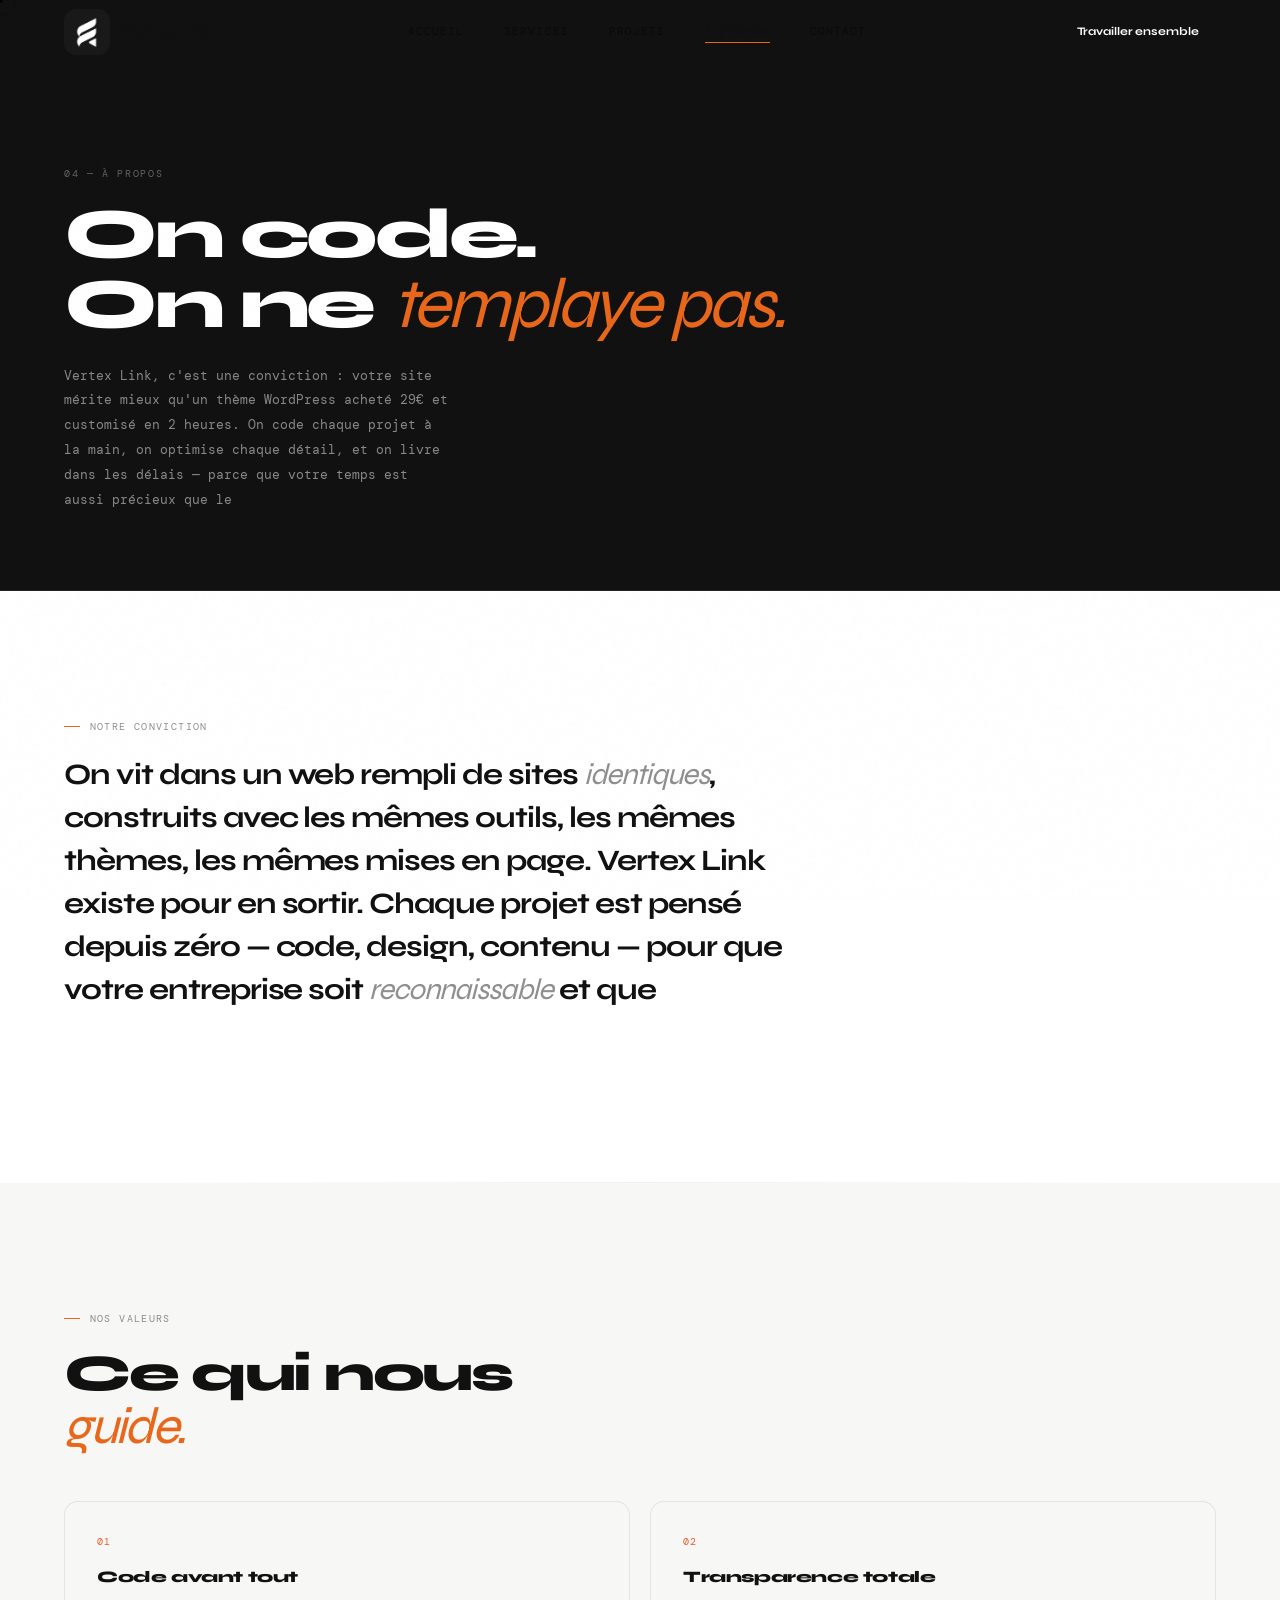
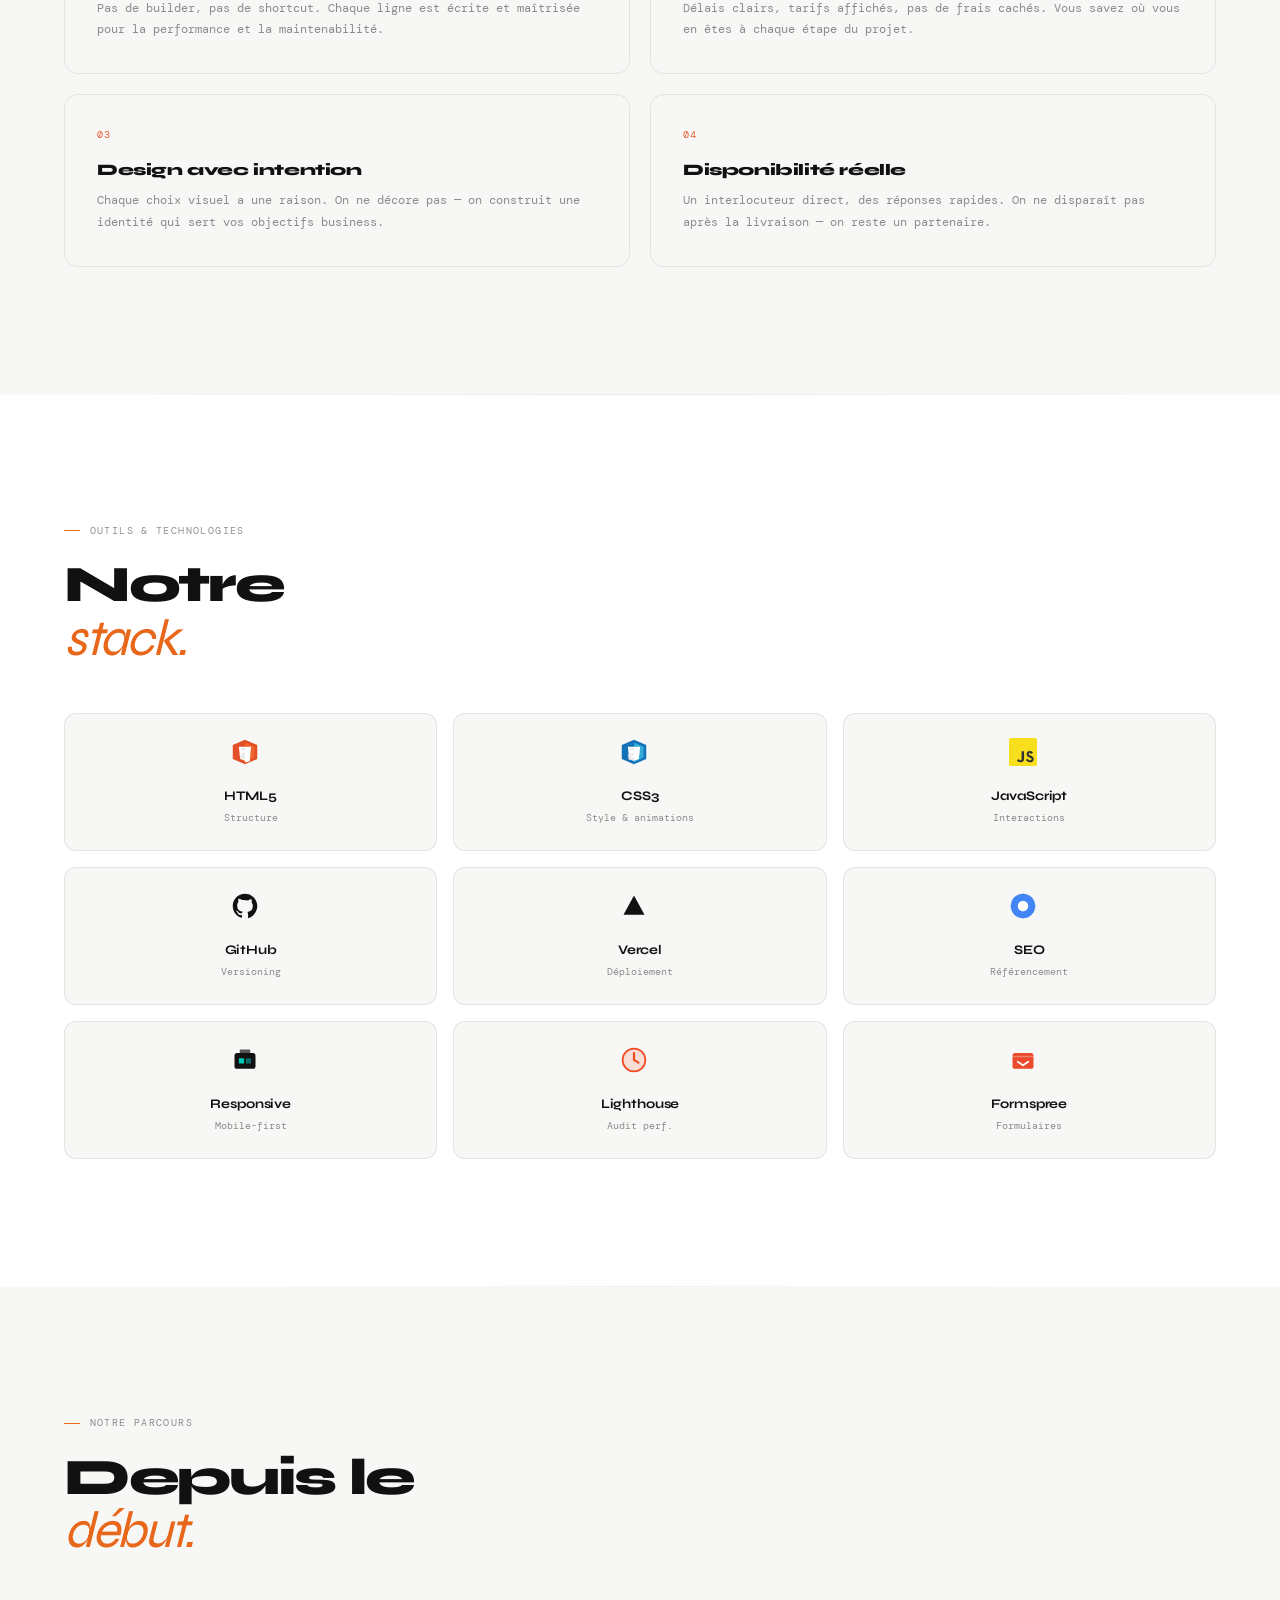
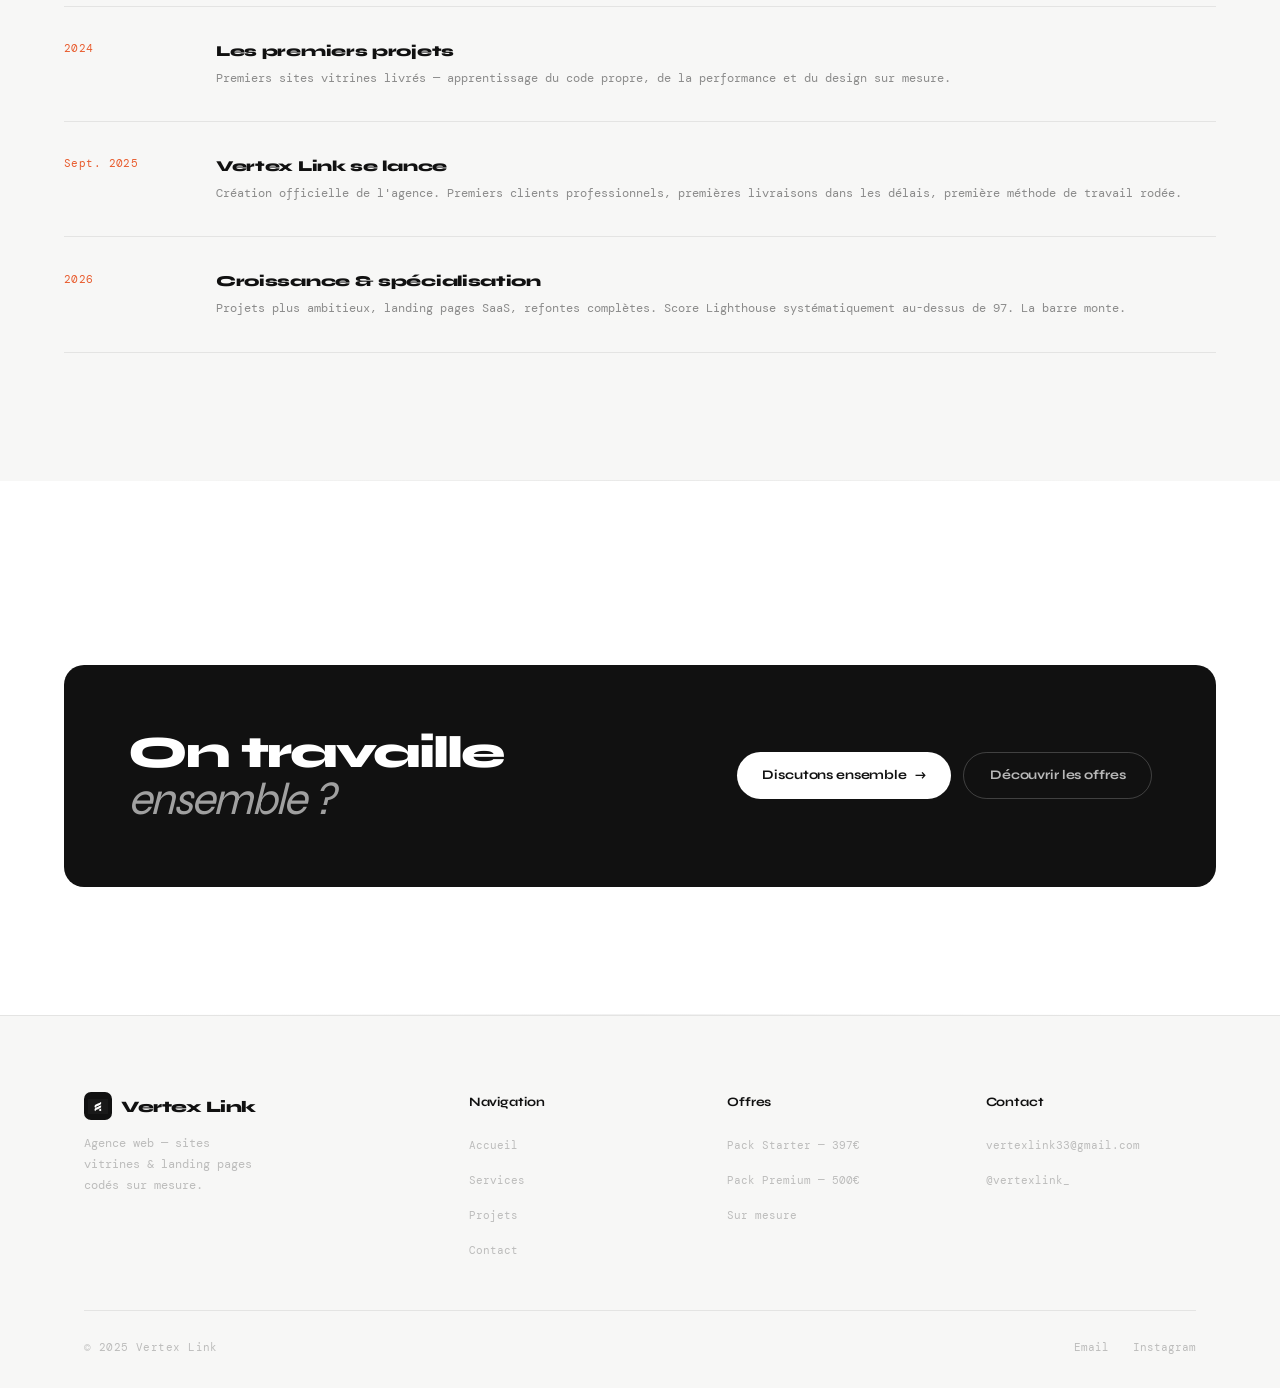
==== a-propos.html @ 4e8ff631 "Add files via upload" ====
<!DOCTYPE html>
<html lang="fr">
<head>
<meta charset="UTF-8">
<meta property="og:type" content="website">
<meta property="og:title" content="À propos — Vertex Link">
<meta property="og:description" content="Agence web fondée en 2025, spécialisée dans le code sur-mesure sans template.">
<meta property="og:site_name" content="Vertex Link">
<meta name="twitter:card" content="summary">
<meta name="twitter:title" content="À propos — Vertex Link">
<link rel="icon" type="image/png" href="logo.png">
<meta name="viewport" content="width=device-width,initial-scale=1.0">
<meta name="description" content="À propos de Vertex Link — Agence web, notre approche, nos valeurs, notre stack.">
<title>À propos — Vertex Link</title>
<link href="https://fonts.googleapis.com/css2?family=DM+Mono:ital,wght@0,300;0,400;1,300&family=Inter:wght@600;700&family=Syne:wght@700;800&display=swap" rel="stylesheet">
<link rel="stylesheet" href="style.css">
<style>
.manifesto { font-family:var(--f-d); font-weight:700; font-size:clamp(1.2rem,2.5vw,1.85rem); letter-spacing:-.035em; line-height:1.45; color:#111; max-width:760px; }
.manifesto em { font-style:italic; font-weight:400; color:var(--muted); }

.values-grid { display:grid; grid-template-columns:repeat(2,1fr); gap:1.25rem; margin-top:3rem; }
.value-item { background:var(--bg2); border:1px solid var(--border); border-radius:14px; padding:2rem; opacity:0; transform:translateY(14px); transition:opacity .6s var(--ease),transform .6s var(--ease),border-color .2s; }
.value-item.on { opacity:1; transform:none; }
.value-item:nth-child(2).on { transition-delay:.08s; }
.value-item:nth-child(3).on { transition-delay:.16s; }
.value-item:nth-child(4).on { transition-delay:.24s; }
.value-item:hover { border-color:rgba(0,0,0,.18); }
.value-num { font-family:var(--f-m); font-size:.62rem; letter-spacing:.1em; color:#e85c2e; margin-bottom:.875rem; display:block; }
.value-title { font-family:var(--f-d); font-weight:800; font-size:1rem; letter-spacing:-.025em; color:#111; margin-bottom:.5rem; }
.value-desc { font-family:var(--f-m); font-size:.76rem; color:var(--muted); line-height:1.78; }

.stack-grid { display:grid; grid-template-columns:repeat(3,1fr); gap:1rem; margin-top:3rem; }
.stack-item { background:var(--bg2); border:1px solid var(--border); border-radius:12px; padding:1.5rem 1rem; text-align:center; opacity:0; transform:translateY(10px); transition:opacity .5s var(--ease),transform .5s var(--ease),border-color .2s,background .2s; }
.stack-item.on { opacity:1; transform:none; }
.stack-item:hover { border-color:rgba(0,0,0,.15); background:#fff; }
.stack-icon { display:flex; align-items:center; justify-content:center; width:40px; height:40px; margin:0 auto 1rem; }
.stack-icon svg { width:28px; height:28px; }
.stack-name { font-family:var(--f-d); font-weight:700; font-size:.82rem; letter-spacing:-.02em; color:#111; margin-bottom:.2rem; }
.stack-role { font-family:var(--f-m); font-size:.68rem; color:var(--muted); }
.stack-icon { font-size:1.4rem; margin-bottom:.5rem; display:block; }
.stack-name { font-family:var(--f-d); font-weight:700; font-size:.82rem; letter-spacing:-.01em; color:#111; }
.stack-role { font-family:var(--f-m); font-size:.62rem; color:var(--muted); margin-top:.2rem; }

.timeline { display:flex; flex-direction:column; gap:0; margin-top:3rem; }
.tl-item { display:grid; grid-template-columns:120px 1fr; gap:2rem; padding:2rem 0; border-bottom:1px solid var(--border); opacity:0; transform:translateX(-16px); transition:opacity .6s var(--ease),transform .6s var(--ease); }
.tl-item:first-child { border-top:1px solid var(--border); }
.tl-item.on { opacity:1; transform:none; }
.tl-date { font-family:var(--f-m); font-size:.68rem; color:#e85c2e; letter-spacing:.04em; padding-top:.1rem; }
.tl-title { font-family:var(--f-d); font-weight:800; font-size:.95rem; letter-spacing:-.02em; color:#111; margin-bottom:.3rem; }
.tl-desc { font-family:var(--f-m); font-size:.76rem; color:var(--muted); line-height:1.75; }

/* CTA band */
.cta-band { background:#111; border-radius:20px; padding:clamp(3rem,5vw,5rem); display:flex; align-items:center; justify-content:space-between; gap:2rem; flex-wrap:wrap; margin-top:3.5rem; }
.cta-band__h { font-family:var(--f-d); font-weight:800; font-size:clamp(1.6rem,3.5vw,2.8rem); letter-spacing:-.045em; line-height:1.05; color:#fff; }
.cta-band__h em { font-style:italic; font-weight:400; opacity:.6; }
.cta-band__btns { display:flex; gap:.75rem; flex-shrink:0; }
.btn--white { background:#fff; color:#111; }
.btn--white:hover { box-shadow:0 6px 24px rgba(255,255,255,.2); }
.btn--wt { background:transparent; color:rgba(255,255,255,.7); border:1.5px solid rgba(255,255,255,.2); }
.btn--wt:hover { border-color:rgba(255,255,255,.6); color:#fff; }

@media(max-width:768px){ .values-grid{grid-template-columns:1fr} .stack-grid{grid-template-columns:repeat(2,1fr)} .tl-item{grid-template-columns:80px 1fr;gap:1rem} .cta-band{flex-direction:column;text-align:center} }
@media(max-width:480px){ .stack-grid{grid-template-columns:1fr 1fr} }

/* ── ANIMATIONS EXTRA A-PROPOS ── */
.manifesto { opacity:0; transform:translateY(20px); transition:opacity .8s cubic-bezier(.16,1,.3,1),transform .8s cubic-bezier(.16,1,.3,1); }
.manifesto.on { opacity:1; transform:none; }
.tl-item { opacity:0; transform:translateX(-14px); transition:opacity .6s cubic-bezier(.16,1,.3,1),transform .6s cubic-bezier(.16,1,.3,1); }
.tl-item.on { opacity:1; transform:none; }
.tl-item:nth-child(2).on { transition-delay:.1s; }
.tl-item:nth-child(3).on { transition-delay:.2s; }
.tl-title { transition:transform .3s cubic-bezier(.16,1,.3,1); }
.tl-item:hover .tl-title { transform:translateX(5px); }
</style>
</head>
<body>
<div id="vl-cursor"></div><div id="vl-ring"></div><div id="vl-prog"></div>

<header class="nav nav--dark" id="main-nav">
  <div class="nav__inner">
    <a href="home.html" class="nav__logo"><img src="logo.png" alt="VL" style="width:46px;height:46px;object-fit:cover;border-radius:12px;display:block;"><span class="nav__logo-txt" >Vertex Link</span></a>
    <nav class="nav__links">
      <a href="home.html" class="nav__link">Accueil</a>
      <a href="services.html" class="nav__link">Services</a>
      <a href="portfolio.html" class="nav__link">Projets</a>
      <a href="a-propos.html" class="nav__link active">À propos</a>
      <a href="contact.html" class="nav__link">Contact</a>
    </nav>
    <a href="contact.html" class="nav__cta">Travailler ensemble</a>
    <button class="nav__burger" aria-label="Menu"><span></span><span></span><span></span></button>
  </div>
</header>
<nav class="mobile-nav">
  <a href="home.html">Accueil</a><a href="services.html">Services</a><a href="portfolio.html">Projets</a><a href="a-propos.html">À propos</a><a href="contact.html">Contact</a>
  <a href="contact.html" class="m-cta">Réserver un appel →</a>
</nav>

<div class="page-hero" style="background:#111;border-bottom-color:rgba(255,255,255,.08);">
  <div class="page-hero__inner">
    <span class="page-hero__num" style="color:rgba(255,255,255,.35);">04 — À propos</span>
    <h1 class="page-hero__h1" style="color:#fff;">
          <span class="split-wrap"><span class="split-line">On code.</span></span><span class="split-wrap"><span class="split-line">On ne <em>templaye pas.</em></span></span>
        </h1>
    <p class="page-hero__p" data-words style="color:rgba(255,255,255,.5);">Vertex Link, c'est une conviction : votre site mérite mieux qu'un thème WordPress acheté 29€ et customisé en 2 heures. On code chaque projet à la main, on optimise chaque détail, et on livre dans les délais — parce que votre temps est aussi précieux que le nôtre.</p>
  </div>
</div>

<main>

<!-- MANIFESTO -->
<section class="section">
  <div class="section__inner">
    <p class="eyebrow">Notre conviction</p>
    <p class="manifesto" data-words>On vit dans un web rempli de sites <em>identiques</em>, construits avec les mêmes outils, les mêmes thèmes, les mêmes mises en page. Vertex Link existe pour en sortir. Chaque projet est pensé depuis zéro — code, design, contenu — pour que votre entreprise soit <em>reconnaissable</em> et que votre site <em>travaille pour vous.</em></p>
  </div>
</section>

<!-- VALEURS -->
<section class="section section--alt">
  <div class="section__inner">
    <p class="eyebrow">Nos valeurs</p>
    <h2 class="h2">Ce qui nous<br><em>guide.</em></h2>
    <div class="values-grid">
      <div class="value-item"><span class="value-num">01</span><div class="value-title">Code avant tout</div><p class="value-desc">Pas de builder, pas de shortcut. Chaque ligne est écrite et maîtrisée pour la performance et la maintenabilité.</p></div>
      <div class="value-item"><span class="value-num">02</span><div class="value-title">Transparence totale</div><p class="value-desc">Délais clairs, tarifs affichés, pas de frais cachés. Vous savez où vous en êtes à chaque étape du projet.</p></div>
      <div class="value-item"><span class="value-num">03</span><div class="value-title">Design avec intention</div><p class="value-desc">Chaque choix visuel a une raison. On ne décore pas — on construit une identité qui sert vos objectifs business.</p></div>
      <div class="value-item"><span class="value-num">04</span><div class="value-title">Disponibilité réelle</div><p class="value-desc">Un interlocuteur direct, des réponses rapides. On ne disparaît pas après la livraison — on reste un partenaire.</p></div>
    </div>
  </div>
</section>

<!-- STACK -->
<section class="section">
  <div class="section__inner">
    <p class="eyebrow">Outils &amp; technologies</p>
    <h2 class="h2">Notre<br><em>stack.</em></h2>
    <div class="stack-grid">
      <div class="stack-item">
        <div class="stack-icon"><svg viewBox="0 0 32 32" fill="none"><polygon points="16,2 30,8 30,24 16,30 2,24 2,8" fill="#E34F26"/><polygon points="16,5 27,10 27,22 16,28" fill="#EF652A"/><path d="M9 10l1.5 14L16 26l5.5-2 1.5-14z" fill="#fff"/><path d="M16 11h-4.5l.3 3H16v3h-4l.3 3.5L16 22v3l-5.5-1.5L10 19h3l.2 2 2.8.8V11z" fill="#EBEBEB"/><path d="M16 11v3h4.2l-.3 3H16v3h3.7l-.5 3.5L16 25v3l5.5-1.5L22 19h-3l.2-2L16 11z" fill="#fff"/></svg></div>
        <div class="stack-name">HTML5</div><div class="stack-role">Structure</div>
      </div>
      <div class="stack-item">
        <div class="stack-icon"><svg viewBox="0 0 32 32" fill="none"><polygon points="16,2 30,8 30,24 16,30 2,24 2,8" fill="#1572B6"/><polygon points="16,5 27,10 27,22 16,28" fill="#33A9DC"/><path d="M9 10l1.5 14L16 26l5.5-2 1.5-14z" fill="#fff"/><path d="M16 22.5l-3.5-1-.2-2.5h-3l.5 5.5L16 26v-3.5z" fill="#EBEBEB"/><path d="M16 17h3.5l-.3 4-3.2.9V25l5.5-1.5.5-7H16v.5z" fill="#fff"/><path d="M16 11H9.5l.3 3H16v-3zM16 17H9.8l.3 3H16v-3z" fill="#EBEBEB"/><path d="M16 11v3h6.2l-.3-3zM16 17v3h3.5l-.2 2.5-3.3.9V25l5.5-1.5.5-7H16z" fill="#fff"/></svg></div>
        <div class="stack-name">CSS3</div><div class="stack-role">Style & animations</div>
      </div>
      <div class="stack-item">
        <div class="stack-icon"><svg viewBox="0 0 32 32" fill="none"><rect width="32" height="32" rx="2" fill="#F7DF1E"/><path d="M9 25.5l2.3-1.4c.4.8.8 1.4 1.7 1.4.9 0 1.4-.3 1.4-1.7V15h2.8v8.8c0 2.8-1.6 4-4 4-2.2 0-3.4-1.1-4.2-2.3zM19 25.2l2.3-1.4c.6 1 1.3 1.7 2.7 1.7 1.1 0 1.8-.6 1.8-1.3 0-.9-.7-1.2-1.9-1.7l-.7-.3c-1.9-.8-3.1-1.8-3.1-3.9 0-1.9 1.5-3.4 3.8-3.4 1.6 0 2.8.6 3.6 2l-2.2 1.4c-.4-.8-1-1.1-1.6-1.1-.7 0-1.2.4-1.2 1.1 0 .7.5 1 1.6 1.5l.7.3c2.2 1 3.4 1.9 3.4 4.1 0 2.3-1.8 3.6-4.2 3.6-2.4 0-3.9-1.2-4.7-2.6z" fill="#323330"/></svg></div>
        <div class="stack-name">JavaScript</div><div class="stack-role">Interactions</div>
      </div>
      <div class="stack-item">
        <div class="stack-icon"><svg viewBox="0 0 32 32" fill="none"><path fill-rule="evenodd" clip-rule="evenodd" d="M16 2C8.27 2 2 8.27 2 16c0 6.19 4.01 11.43 9.57 13.29.7.13.96-.3.96-.67v-2.34c-3.9.85-4.72-1.88-4.72-1.88-.64-1.62-1.56-2.05-1.56-2.05-1.27-.87.1-.85.1-.85 1.41.1 2.15 1.44 2.15 1.44 1.25 2.14 3.28 1.52 4.08 1.16.13-.9.49-1.52.89-1.87-3.11-.35-6.38-1.56-6.38-6.93 0-1.53.55-2.78 1.44-3.76-.14-.35-.62-1.78.14-3.71 0 0 1.17-.37 3.85 1.43A13.4 13.4 0 0116 9.3c1.19.01 2.39.16 3.51.47 2.67-1.8 3.84-1.43 3.84-1.43.76 1.93.28 3.36.14 3.71.9.98 1.44 2.23 1.44 3.76 0 5.38-3.28 6.57-6.4 6.92.5.43.95 1.29.95 2.6v3.85c0 .37.25.81.96.67C25.99 27.43 30 22.19 30 16 30 8.27 23.73 2 16 2z" fill="#111"/></svg></div>
        <div class="stack-name">GitHub</div><div class="stack-role">Versioning</div>
      </div>
      <div class="stack-item">
        <div class="stack-icon"><svg viewBox="0 0 32 32" fill="none"><path d="M16 4L28 26H4L16 4Z" fill="#111"/></svg></div>
        <div class="stack-name">Vercel</div><div class="stack-role">Déploiement</div>
      </div>
      <div class="stack-item">
        <div class="stack-icon"><svg viewBox="0 0 32 32" fill="none"><circle cx="16" cy="16" r="14" fill="#4285F4"/><circle cx="16" cy="16" r="6" fill="#fff"/><path d="M16 2v4M16 26v4M2 16h4M26 16h4M6.3 6.3l2.8 2.8M22.9 22.9l2.8 2.8M6.3 25.7l2.8-2.8M22.9 9.1l2.8-2.8" stroke="#4285F4" stroke-width="2"/></svg></div>
        <div class="stack-name">SEO</div><div class="stack-role">Référencement</div>
      </div>
      <div class="stack-item">
        <div class="stack-icon"><svg viewBox="0 0 32 32" fill="none"><rect x="4" y="8" width="24" height="18" rx="3" fill="#111"/><rect x="10" y="4" width="12" height="4" rx="1" fill="#555"/><rect x="9" y="14" width="6" height="6" rx="1" fill="#00C7B7"/><rect x="17" y="14" width="6" height="6" rx="1" fill="#00C7B7" opacity=".5"/></svg></div>
        <div class="stack-name">Responsive</div><div class="stack-role">Mobile-first</div>
      </div>
      <div class="stack-item">
        <div class="stack-icon"><svg viewBox="0 0 32 32" fill="none"><circle cx="16" cy="16" r="13" fill="#F44B21" opacity=".15"/><circle cx="16" cy="16" r="13" stroke="#F44B21" stroke-width="2" fill="none"/><path d="M16 8v8l5 3" stroke="#F44B21" stroke-width="2.5" stroke-linecap="round"/></svg></div>
        <div class="stack-name">Lighthouse</div><div class="stack-role">Audit perf.</div>
      </div>
      <div class="stack-item">
        <div class="stack-icon"><svg viewBox="0 0 32 32" fill="none"><rect x="4" y="8" width="24" height="18" rx="3" fill="#EC4A2D"/><path d="M4 12h24" stroke="#fff" stroke-width="1.5" opacity=".3"/><path d="M10 18l6 4 6-4" stroke="#fff" stroke-width="2" stroke-linecap="round" stroke-linejoin="round" fill="none"/></svg></div>
        <div class="stack-name">Formspree</div><div class="stack-role">Formulaires</div>
      </div>
    </div>
  </div>
</section>

<!-- TIMELINE -->
<section class="section section--alt">
  <div class="section__inner">
    <p class="eyebrow">Notre parcours</p>
    <h2 class="h2">Depuis le<br><em>début.</em></h2>
    <div class="timeline">
      <div class="tl-item"><span class="tl-date">2024</span><div><div class="tl-title">Les premiers projets</div><p class="tl-desc">Premiers sites vitrines livrés — apprentissage du code propre, de la performance et du design sur mesure.</p></div></div>
      <div class="tl-item"><span class="tl-date">Sept. 2025</span><div><div class="tl-title">Vertex Link se lance</div><p class="tl-desc">Création officielle de l'agence. Premiers clients professionnels, premières livraisons dans les délais, première méthode de travail rodée.</p></div></div>
      <div class="tl-item"><span class="tl-date">2026</span><div><div class="tl-title">Croissance &amp; spécialisation</div><p class="tl-desc">Projets plus ambitieux, landing pages SaaS, refontes complètes. Score Lighthouse systématiquement au-dessus de 97. La barre monte.</p></div></div>
    </div>
  </div>
</section>

<!-- CTA -->
<section class="section">
  <div class="section__inner">
    <div class="cta-band" data-r>
      <h2 class="cta-band__h">On travaille<br><em>ensemble ?</em></h2>
      <div class="cta-band__btns">
        <a href="contact.html" class="btn btn--white">Discutons ensemble <span class="arr">→</span></a>
        <a href="services.html" class="btn btn--wt">Découvrir les offres</a>
      </div>
    </div>
  </div>
</section>

</main>

<footer class="footer">
  <div class="footer__inner">
    <div class="footer__top">
      <div><div class="footer__logo"><img src="logo.png" alt="VL" style="width:28px;height:28px;object-fit:contain;background:#111;border-radius:7px;padding:4px;">Vertex Link</div><p class="footer__desc">Agence web — sites vitrines &amp; landing pages codés sur mesure.</p></div>
      <div class="footer__col"><h3 class="footer__col-title">Navigation</h3><ul><li><a href="home.html">Accueil</a></li><li><a href="services.html">Services</a></li><li><a href="portfolio.html">Projets</a></li><li><a href="contact.html">Contact</a></li></ul></div>
      <div class="footer__col"><h3 class="footer__col-title">Offres</h3><ul><li><a href="services.html">Pack Starter — 397€</a></li><li><a href="services.html">Pack Premium — 500€</a></li><li><a href="services.html">Sur mesure</a></li></ul></div>
      <div class="footer__col"><h3 class="footer__col-title">Contact</h3><ul><li><a href="mailto:vertexlink33@gmail.com">vertexlink33@gmail.com</a></li><li><a href="https://instagram.com/vertexlink_" target="_blank">@vertexlink_</a></li></ul></div>
    </div>
    <div class="footer__bottom"><p class="footer__copy">© 2025 Vertex Link</p><div class="footer__social"><a href="mailto:vertexlink33@gmail.com">Email</a><a href="https://instagram.com/vertexlink_" target="_blank">Instagram</a></div></div>
  </div>
</footer>

<script src="shared.js"></script>
<script>
(function(){
  const io=new IntersectionObserver(entries=>entries.forEach(e=>{ if(e.isIntersecting){e.target.classList.add('on');io.unobserve(e.target);} }),{threshold:.08});
  document.querySelectorAll('.eyebrow,.h2,.value-item,.stack-item,.tl-item,.manifesto,.cta-band').forEach(el=>io.observe(el));
  document.querySelectorAll('.stack-item').forEach((el,i)=>el.style.transitionDelay=(i*.05)+'s');
  document.querySelectorAll('.value-item').forEach((el,i)=>el.style.transitionDelay=(i*.08)+'s');
  document.querySelectorAll('.tl-item').forEach((el,i)=>el.style.transitionDelay=(i*.1)+'s');
  // Scramble sur les tl-titles
  const SC='ABCDEFGHIJKLMNOPQRSTUVWXYZ';
  document.querySelectorAll('.tl-title').forEach(el=>{
    const orig=el.textContent;
    el.closest('.tl-item').addEventListener('mouseenter',()=>{
      let i=0; clearInterval(el._sc);
      el._sc=setInterval(()=>{
        el.textContent=orig.split('').map((c,j)=>{ if(c===' ')return ' '; if(j<i)return orig[j]; return SC[Math.floor(Math.random()*SC.length)]; }).join('');
        i+=2; if(i>orig.length){ el.textContent=orig; clearInterval(el._sc); }
      },32);
    });
  });
})();
</script>
</body>
</html>
---- style.css ----
/* ============================================================
   VERTEX LINK — Design System v4
   White · Black · Syne + DM Mono
   ============================================================ */

@import url('https://fonts.googleapis.com/css2?family=Syne:wght@400;600;700;800&family=DM+Mono:ital,wght@0,300;0,400;1,300&display=swap');

*, *::before, *::after { margin:0; padding:0; box-sizing:border-box; }
html { scroll-behavior:smooth; }
img, svg { display:block; max-width:100%; }
a { text-decoration:none; color:inherit; }
ul, ol { list-style:none; }
button { cursor:none; border:none; background:none; font:inherit; }
input, textarea, select { font:inherit; }
* { cursor:none !important; }

:root {
  --bg:      #FFFFFF;
  --bg2:     #F7F7F6;
  --bg3:     #EFEFED;
  --border:  rgba(0,0,0,.08);
  --border2: rgba(0,0,0,.14);
  --ink:     #111111;
  --muted:   rgba(0,0,0,.44);
  --faint:   rgba(0,0,0,.24);
  --acc:     #E8671A;
  --acc-lt:  #F07828;
  --acc-dim: rgba(232,103,26,.1);
  --f-d: 'Syne', sans-serif;
  --f-m: 'DM Mono', monospace;
  --nav-h: 64px;
  --pad:   clamp(1.5rem, 5vw, 5rem);
  --max:   1240px;
  --ease:  cubic-bezier(.16,1,.3,1);
}

body {
  font-family: var(--f-d);
  background: var(--bg);
  color: var(--ink);
  -webkit-font-smoothing: antialiased;
  overflow-x: hidden;
  line-height: 1.6;
}
body::after {
  content:''; position:fixed; inset:0; z-index:9997; pointer-events:none;
  background-image:url("data:image/svg+xml,%3Csvg viewBox='0 0 256 256' xmlns='http://www.w3.org/2000/svg'%3E%3Cfilter id='n'%3E%3CfeTurbulence type='fractalNoise' baseFrequency='.9' numOctaves='4' stitchTiles='stitch'/%3E%3C/filter%3E%3Crect width='100%25' height='100%25' filter='url(%23n)' opacity='.02'/%3E%3C/svg%3E");
  mix-blend-mode:multiply;
}

/* CURSOR */
#vl-cursor { position:fixed; width:6px; height:6px; background:#111; border-radius:50%; pointer-events:none; z-index:99999; transform:translate(-50%,-50%); mix-blend-mode:difference; }
#vl-ring { position:fixed; width:30px; height:30px; border:1px solid rgba(0,0,0,.18); border-radius:50%; pointer-events:none; z-index:99998; transform:translate(-50%,-50%); transition:width .3s var(--ease),height .3s var(--ease); }
#vl-cursor.h { width:4px; height:4px; }
#vl-ring.h { width:44px; height:44px; border-color:rgba(0,0,0,.4); }
#vl-prog { position:fixed; top:0; left:0; height:1.5px; width:0%; background:var(--acc); z-index:10001; transition:width .08s linear; }

/* NAV */
.nav { position:fixed; top:0; left:0; right:0; height:var(--nav-h); padding:0 var(--pad); z-index:1000; transition:background .4s,border-color .4s,backdrop-filter .4s; border-bottom:1px solid transparent; }
.nav.scrolled { background:rgba(255,255,255,.92); backdrop-filter:blur(20px) saturate(1.8); -webkit-backdrop-filter:blur(20px) saturate(1.8); border-color:var(--border); }
.nav__inner { max-width:var(--max); width:100%; height:100%; margin:0 auto; display:flex; align-items:center; justify-content:space-between; }
.nav__logo { display:flex; align-items:center; gap:9px; }
.nav__logo-txt { font-family:"Inter",sans-serif; font-weight:700; font-size:1.15rem; letter-spacing:-.02em; color:#111; line-height:1; }
.nav__links { display:flex; align-items:center; gap:2.5rem; }
.nav__link { font-family:var(--f-m); font-size:.67rem; letter-spacing:.1em; text-transform:uppercase; color:var(--muted); transition:color .2s; position:relative; }
.nav__link::after { content:''; position:absolute; bottom:-3px; left:0; width:0; height:1.5px; background:var(--acc); transition:width .28s var(--ease); }
.nav__link:hover { color:#111; }
.nav__link:hover::after,.nav__link.active::after { width:100%; }
.nav__link.active { color:#111; }
.nav__cta { font-family:var(--f-d); font-weight:700; font-size:.72rem; letter-spacing:-.01em; color:#fff; background:#111; padding:.42rem 1.1rem; border-radius:100px; transition:transform .3s var(--ease),box-shadow .3s; display:inline-flex; align-items:center; white-space:nowrap; line-height:1; }
.nav__cta:hover { transform:translateY(-1px); box-shadow:0 4px 18px rgba(0,0,0,.18); }

.nav__burger { display:none; flex-direction:column; gap:5px; padding:4px; }
.nav__burger span { display:block; width:22px; height:1.5px; background:#111; transition:transform .3s,opacity .3s; }
.nav__burger.open span:nth-child(1) { transform:translateY(6.5px) rotate(45deg); }
.nav__burger.open span:nth-child(2) { opacity:0; }
.nav__burger.open span:nth-child(3) { transform:translateY(-6.5px) rotate(-45deg); }

.mobile-nav { display:none; position:fixed; top:var(--nav-h); left:0; right:0; background:#fff; border-bottom:1px solid var(--border); padding:1.5rem var(--pad) 2rem; flex-direction:column; gap:0; z-index:999; box-shadow:0 16px 40px rgba(0,0,0,.07); }
.mobile-nav.open { display:flex; }
.mobile-nav a { font-family:var(--f-d); font-weight:700; font-size:1.1rem; letter-spacing:-.02em; color:var(--muted); padding:.9rem 0; border-bottom:1px solid var(--border); transition:color .2s; }
.mobile-nav a:hover { color:#111; }
.mobile-nav .m-cta { color:#111 !important; border:none; padding-top:1.25rem; }

/* LAYOUT */
.section { padding:clamp(5rem,10vw,9rem) var(--pad); position:relative; }
.section--alt { background:var(--bg2); }
.section__inner { max-width:var(--max); margin:0 auto; }

/* EYEBROW + H2 */
.eyebrow {
  font-family:var(--f-m); font-size:.62rem; letter-spacing:.14em; text-transform:uppercase; color:var(--muted);
  display:flex; align-items:center; gap:.6rem; margin-bottom:1.25rem;
  opacity:0; transform:translateY(10px); transition:opacity .6s var(--ease),transform .6s var(--ease);
}
.eyebrow::before { content:''; width:16px; height:1px; background:var(--acc); flex-shrink:0; }
.eyebrow.on { opacity:1; transform:none; }
.h2 {
  font-family:var(--f-d); font-weight:800; font-size:clamp(1.9rem,4vw,3.4rem);
  letter-spacing:-.045em; line-height:1.04; color:#111; margin-bottom:2rem;
  opacity:0; transform:translateY(14px); transition:opacity .7s var(--ease) .08s,transform .7s var(--ease) .08s;
}
.h2.on { opacity:1; transform:none; }
.h2 em { font-style:italic; font-weight:400; color:var(--acc); }

/* BUTTONS */
.btn {
  display:inline-flex; align-items:center; gap:.5rem;
  font-family:var(--f-d); font-weight:700; font-size:.82rem; letter-spacing:-.01em;
  padding:.75rem 1.6rem; border-radius:100px; position:relative; overflow:hidden;
  transition:transform .3s var(--ease),box-shadow .3s; white-space:nowrap;
}
.btn .arr { transition:transform .3s var(--ease); }
.btn:hover .arr { transform:translateX(4px); }
.btn:hover { transform:translateY(-2px); }
.btn--dark { background:#111; color:#fff; box-shadow:0 2px 0 rgba(0,0,0,.3); }
.btn--dark:hover { box-shadow:0 6px 24px rgba(0,0,0,.2); }
.btn--ghost { background:transparent; color:#111; border:1.5px solid rgba(0,0,0,.15); }
.btn--ghost:hover { border-color:#111; background:rgba(0,0,0,.03); }

/* PAGE HERO (pages secondaires — fond blanc) */
.page-hero {
  padding:calc(var(--nav-h) + clamp(3.5rem,8vw,7rem)) var(--pad) clamp(3rem,6vw,5.5rem);
  border-bottom:1px solid var(--border); position:relative; overflow:hidden; background:var(--bg);
}
.page-hero::before {
  content:''; position:absolute; inset:0;
  background-image:linear-gradient(rgba(0,0,0,.038) 1px,transparent 1px),linear-gradient(90deg,rgba(0,0,0,.038) 1px,transparent 1px);
  background-size:48px 48px;
  mask-image:radial-gradient(ellipse 80% 70% at 50% 0%,black,transparent 85%);
  -webkit-mask-image:radial-gradient(ellipse 80% 70% at 50% 0%,black,transparent 85%);
}
.page-hero__inner { max-width:var(--max); margin:0 auto; position:relative; z-index:1; }
.page-hero__num { font-family:var(--f-m); font-size:.64rem; letter-spacing:.16em; text-transform:uppercase; color:var(--faint); margin-bottom:1rem; display:block; }
.page-hero__h1 {
  font-family:var(--f-d); font-weight:800; font-size:clamp(2.6rem,5.5vw,5rem);
  letter-spacing:-.048em; line-height:1; color:#111; margin-bottom:1.5rem;
}
.page-hero__h1 em { font-style:italic; font-weight:400; color:var(--acc); }
.page-hero__p { font-family:var(--f-m); font-size:.84rem; color:var(--muted); line-height:1.85; max-width:48ch; }

/* MARQUEE */
.marquee { overflow:hidden; border-top:1px solid var(--border); border-bottom:1px solid var(--border); padding:1rem 0; }
.marquee-track { display:flex; width:max-content; animation:mq 34s linear infinite; }
.marquee:hover .marquee-track { animation-play-state:paused; }
.marquee-item { font-family:var(--f-m); font-size:.65rem; letter-spacing:.1em; text-transform:uppercase; color:rgba(0,0,0,.3); padding:0 2.5rem; white-space:nowrap; display:flex; align-items:center; gap:2.5rem; }
.marquee-dot { width:3px; height:3px; border-radius:50%; background:rgba(0,0,0,.2); }
@keyframes mq { to { transform:translateX(-50%); } }

/* SCORE BARS */
.score-wrap { display:flex; flex-direction:column; gap:.6rem; }
.score-row { display:flex; align-items:center; gap:.75rem; }
.score-lbl { font-family:var(--f-m); font-size:.64rem; color:var(--muted); width:80px; flex-shrink:0; }
.score-bar { flex:1; height:3px; background:rgba(0,0,0,.07); border-radius:2px; overflow:hidden; }
.score-fill { height:100%; width:0; background:var(--acc); border-radius:2px; transition:width 1.2s var(--ease); }
.score-val { font-family:var(--f-m); font-size:.64rem; color:#111; min-width:2.5rem; text-align:right; }

/* FOOTER */
.footer { border-top:1px solid var(--border); background:var(--bg2); }
.footer__inner { max-width:var(--max); margin:0 auto; padding:clamp(3rem,6vw,5rem) var(--pad) 2rem; }
.footer__top { display:grid; grid-template-columns:1.6fr repeat(3,1fr); gap:3rem; padding-bottom:3rem; border-bottom:1px solid var(--border); margin-bottom:1.75rem; }
.footer__logo { display:flex; align-items:center; gap:9px; font-family:var(--f-d); font-weight:800; font-size:1rem; letter-spacing:-.03em; color:#111; margin-bottom:.875rem; }
.footer__desc { font-family:var(--f-m); font-size:.72rem; color:var(--faint); line-height:1.8; max-width:26ch; }
.footer__col-title { font-family:var(--f-d); font-weight:700; font-size:.8rem; color:#111; letter-spacing:-.01em; margin-bottom:1.1rem; }
.footer__col ul { display:flex; flex-direction:column; gap:.6rem; }
.footer__col a { font-family:var(--f-m); font-size:.7rem; color:var(--faint); transition:color .2s; }
.footer__col a:hover { color:#111; }
.footer__bottom { display:flex; align-items:center; justify-content:space-between; flex-wrap:wrap; gap:1rem; }
.footer__copy { font-family:var(--f-m); font-size:.68rem; color:var(--faint); letter-spacing:.04em; }
.footer__social { display:flex; gap:1.5rem; }
.footer__social a { font-family:var(--f-m); font-size:.68rem; color:var(--faint); transition:color .2s; }
.footer__social a:hover { color:#111; }

/* TAG */
.tag { font-family:var(--f-m); font-size:.6rem; letter-spacing:.07em; text-transform:uppercase; padding:.22rem .65rem; border:1px solid var(--border); border-radius:100px; color:var(--muted); }

/* RESPONSIVE */
@media(max-width:1024px) { :root { --pad:2.5rem; } }
@media(max-width:768px) {
  :root { --pad:1.5rem; }
  .nav__links,.nav__cta { display:none; }
  .nav__burger { display:flex; }
  .footer__top { grid-template-columns:1fr 1fr; gap:2rem; }
}
@media(max-width:480px) { .footer__top { grid-template-columns:1fr; } }

/* ============================================================
   ANIMATIONS GLOBALES — toutes pages
   ============================================================ */

/* ── DATA-REVEAL générique ── */
[data-r] {
  opacity: 0;
  transform: translateY(22px);
  transition: opacity .7s cubic-bezier(.16,1,.3,1), transform .7s cubic-bezier(.16,1,.3,1);
}
[data-r].on { opacity: 1; transform: none; }
[data-r][data-d="1"] { transition-delay: .1s; }
[data-r][data-d="2"] { transition-delay: .2s; }
[data-r][data-d="3"] { transition-delay: .3s; }
[data-r][data-d="4"] { transition-delay: .4s; }

/* ── SPLIT LINES (titres pages secondaires) ── */
.split-wrap { overflow: hidden; }
.split-line {
  display: block;
  transform: translateY(110%);
  transition: transform .9s cubic-bezier(.16,1,.3,1);
}
.split-line.on { transform: translateY(0); }
.split-line:nth-child(2) { transition-delay: .12s; }
.split-line:nth-child(3) { transition-delay: .24s; }

/* ── NAV LINKS — underline slide ── */
.nav__link::after { transition: width .3s cubic-bezier(.16,1,.3,1); }

/* ── FOOTER — fade in depuis bas ── */
.footer__col, .footer__logo, .footer__desc {
  opacity: 0; transform: translateY(16px);
  transition: opacity .6s cubic-bezier(.16,1,.3,1), transform .6s cubic-bezier(.16,1,.3,1);
}
.footer__col.on, .footer__logo.on, .footer__desc.on { opacity: 1; transform: none; }

/* ── PAGE HERO — numéro + h1 + p ── */
.page-hero__num {
  opacity: 0; transform: translateY(8px);
  transition: opacity .5s ease .1s, transform .5s var(--ease) .1s;
}
.page-hero__num.on { opacity: 1; transform: none; }
.page-hero__h1 {
  opacity: 0;
  transition: opacity .01s; /* géré par split-line */
}
.page-hero__h1.on { opacity: 1; }
.page-hero__p {
  opacity: 0; transform: translateY(12px);
  transition: opacity .6s ease .55s, transform .6s var(--ease) .55s;
}
.page-hero__p.on { opacity: 1; transform: none; }

/* ── HOVER LIENS NAV — couleur glisse ── */
.nav__link { transition: color .2s, letter-spacing .3s cubic-bezier(.16,1,.3,1); }
.nav__link:hover { letter-spacing: .12em; }

/* ── BOUTONS — shimmer au hover ── */
.btn::before {
  content: '';
  position: absolute; top: 0; left: -100%; width: 50%; height: 100%;
  background: linear-gradient(90deg, transparent, rgba(255,255,255,.12), transparent);
  transition: left .5s ease;
  pointer-events: none;
}
.btn:hover::before { left: 150%; }

/* ── BORDER SCAN — ligne qui glisse en bas de section ── */
.section::after {
  content: '';
  position: absolute; bottom: 0; left: 10%; right: 10%; height: 1px;
  background: linear-gradient(90deg, transparent, rgba(0,0,0,.06), transparent);
}

/* ── MARQUEE — items apparaissent en fade au load ── */
.marquee { opacity: 0; transition: opacity .8s ease .3s; }
.marquee.on { opacity: 1; }

/* ── COUNTER number — clip reveal ── */
.stat-num {
  clip-path: inset(0 0 0 0);
  transition: transform .35s cubic-bezier(.16,1,.3,1), clip-path .4s ease;
}

/* ── TAG hover ── */
.tag { transition: border-color .2s, color .2s, transform .25s cubic-bezier(.16,1,.3,1); }
.tag:hover { border-color: rgba(0,0,0,.25); color: #111; transform: translateY(-1px); }

/* ── SCROLL PROGRESS COLOR ── */
#vl-prog { transition: width .06s linear; }

/* ── CURSOR trail ── */
#vl-ring { transition: left .12s cubic-bezier(.16,1,.3,1), top .12s cubic-bezier(.16,1,.3,1), width .3s var(--ease), height .3s var(--ease); }

/* ============================================================
   ANIMATIONS PULSOR-STYLE
   clip-path reveal · word-by-word · line draw · no tilt/shimmer
   ============================================================ */

/* Supprimer tilt et shimmer (trop flashy vs Pulsor) */
.btn::before { display:none !important; }

/* ── WORD REVEAL — chaque mot monte individuellement ── */
.words-wrap { overflow:hidden; }
.word {
  display:inline-block;
  transform:translateY(105%);
  opacity:0;
  transition:transform .8s cubic-bezier(.16,1,.3,1), opacity .01s;
}
.word.on {
  transform:translateY(0);
  opacity:1;
}

/* ── CLIP PATH REVEAL — section apparaît en wipe ── */
.clip-reveal {
  clip-path: inset(0 100% 0 0);
  transition: clip-path 1s cubic-bezier(.16,1,.3,1);
}
.clip-reveal.on { clip-path: inset(0 0% 0 0); }

/* ── LINE DRAW — bordure qui se dessine ── */
.line-draw {
  position:relative;
}
.line-draw::after {
  content:'';
  position:absolute; bottom:0; left:0;
  width:0; height:1px; background:#111;
  transition:width .9s cubic-bezier(.16,1,.3,1);
}
.line-draw.on::after { width:100%; }

/* ── COUNTER FLIP — chiffres qui "flippent" ── */
@keyframes flipIn {
  0%   { transform:translateY(-60%) rotateX(90deg); opacity:0; }
  100% { transform:translateY(0) rotateX(0deg); opacity:1; }
}
.stat.on .stat-num {
  animation:flipIn .6s cubic-bezier(.16,1,.3,1) both;
}
.stat:nth-child(2).on .stat-num { animation-delay:.1s; }
.stat:nth-child(3).on .stat-num { animation-delay:.2s; }
.stat:nth-child(4).on .stat-num { animation-delay:.3s; }

/* ── HERO — texte par mots (index) ── */
.hero__h1 .li {
  /* déjà géré par translateY(110%) */
}

/* ── MARQUEE hover — item bold ── */
.marquee-item:hover { color:#111; font-weight:400; }

/* ── NAV — pas de letter-spacing hover (trop Pulsor épuré) ── */
.nav__link:hover { letter-spacing:.1em; }

/* ── SECTION COUNTER — chiffres style Pulsor ── */
.stat-num {
  perspective:400px;
  transform-style:preserve-3d;
}

/* ── FEAT — fade + slide simple ── */
.feat {
  opacity: 0 !important;
  transform: translateY(20px) !important;
  transition: opacity .65s cubic-bezier(.16,1,.3,1), transform .65s cubic-bezier(.16,1,.3,1), background .25s !important;
}
.feat.on { opacity: 1 !important; transform: none !important; }
.feat:nth-child(2).on { transition-delay:.1s; }
.feat:nth-child(3).on { transition-delay:.2s; }

/* ── PAGE HERO H1 — slide-up pur ── */
.page-hero__h1 { opacity:1 !important; }
.split-line {
  display:block;
  transform:translateY(110%);
  transition:transform .9s cubic-bezier(.16,1,.3,1);
}
.split-line.on { transform:translateY(0); }
.split-line:nth-child(2) { transition-delay:.14s; }
.split-line:nth-child(3) { transition-delay:.28s; }

/* ── FOOTER — fade simple ── */
.footer__col, .footer__logo, .footer__desc {
  opacity:0; transform:translateY(12px);
  transition:opacity .55s cubic-bezier(.16,1,.3,1), transform .55s cubic-bezier(.16,1,.3,1);
}
.footer__col.on,.footer__logo.on,.footer__desc.on { opacity:1; transform:none; }

/* ── PROOF BAR — ligne qui grandit (Pulsor-style) ── */
.hero__proof {
  position:relative;
}
.hero__proof::before {
  content:'';
  position:absolute; top:0; left:0;
  width:0; height:1px; background:rgba(0,0,0,.07);
  transition:width 1.2s cubic-bezier(.16,1,.3,1) .8s;
}
.hero__proof.on::before { width:100%; }
/* cacher l'ancien border-top */
.hero__proof { border-top:none !important; padding-top:1.5rem; }

/* ── CTA BAND — fade simple ── */
.cta-band {
  opacity:0;
  transform:translateY(16px);
  transition:opacity .8s cubic-bezier(.16,1,.3,1), transform .8s cubic-bezier(.16,1,.3,1);
}
.cta-band.on { opacity:1; transform:none; }

/* ── BADGE H1 ── */
.ln--badge { position: relative; }
.h1-badge {
  position: absolute;
  top: 0;
  left: calc(100% + .3em);
  background: #111;
  color: #fff;
  font-family: var(--f-d);
  font-style: italic;
  font-weight: 700;
  font-size: clamp(.55rem, 1vw, .78rem);
  letter-spacing: .01em;
  padding: .28em .65em;
  border-radius: 5px;
  white-space: nowrap;
  opacity: 0;
  transform: translateY(4px);
  animation: vlu .6s cubic-bezier(.16,1,.3,1) .55s forwards;
  pointer-events: none;
}
@media(max-width:768px){
  .h1-badge { position:static; display:inline-block; vertical-align:super; margin-left:.3em; font-size:.55rem; }
}
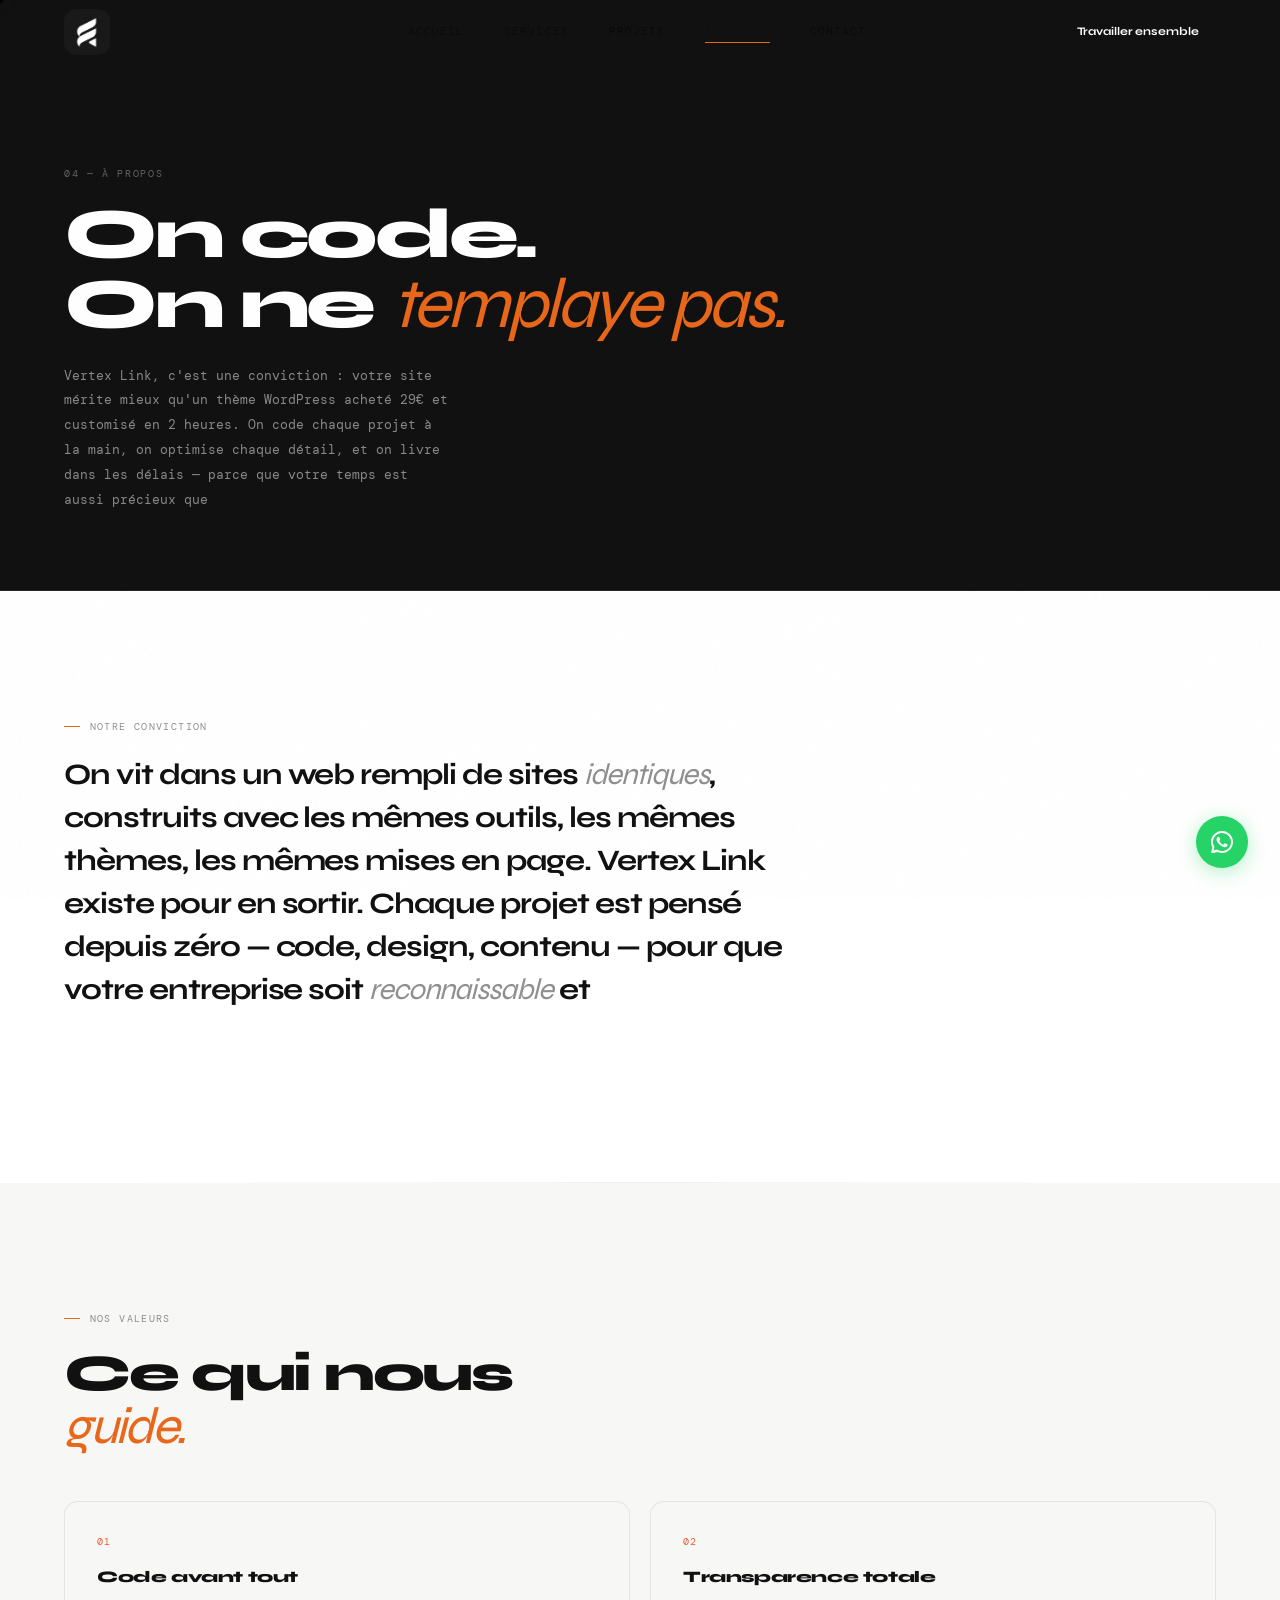
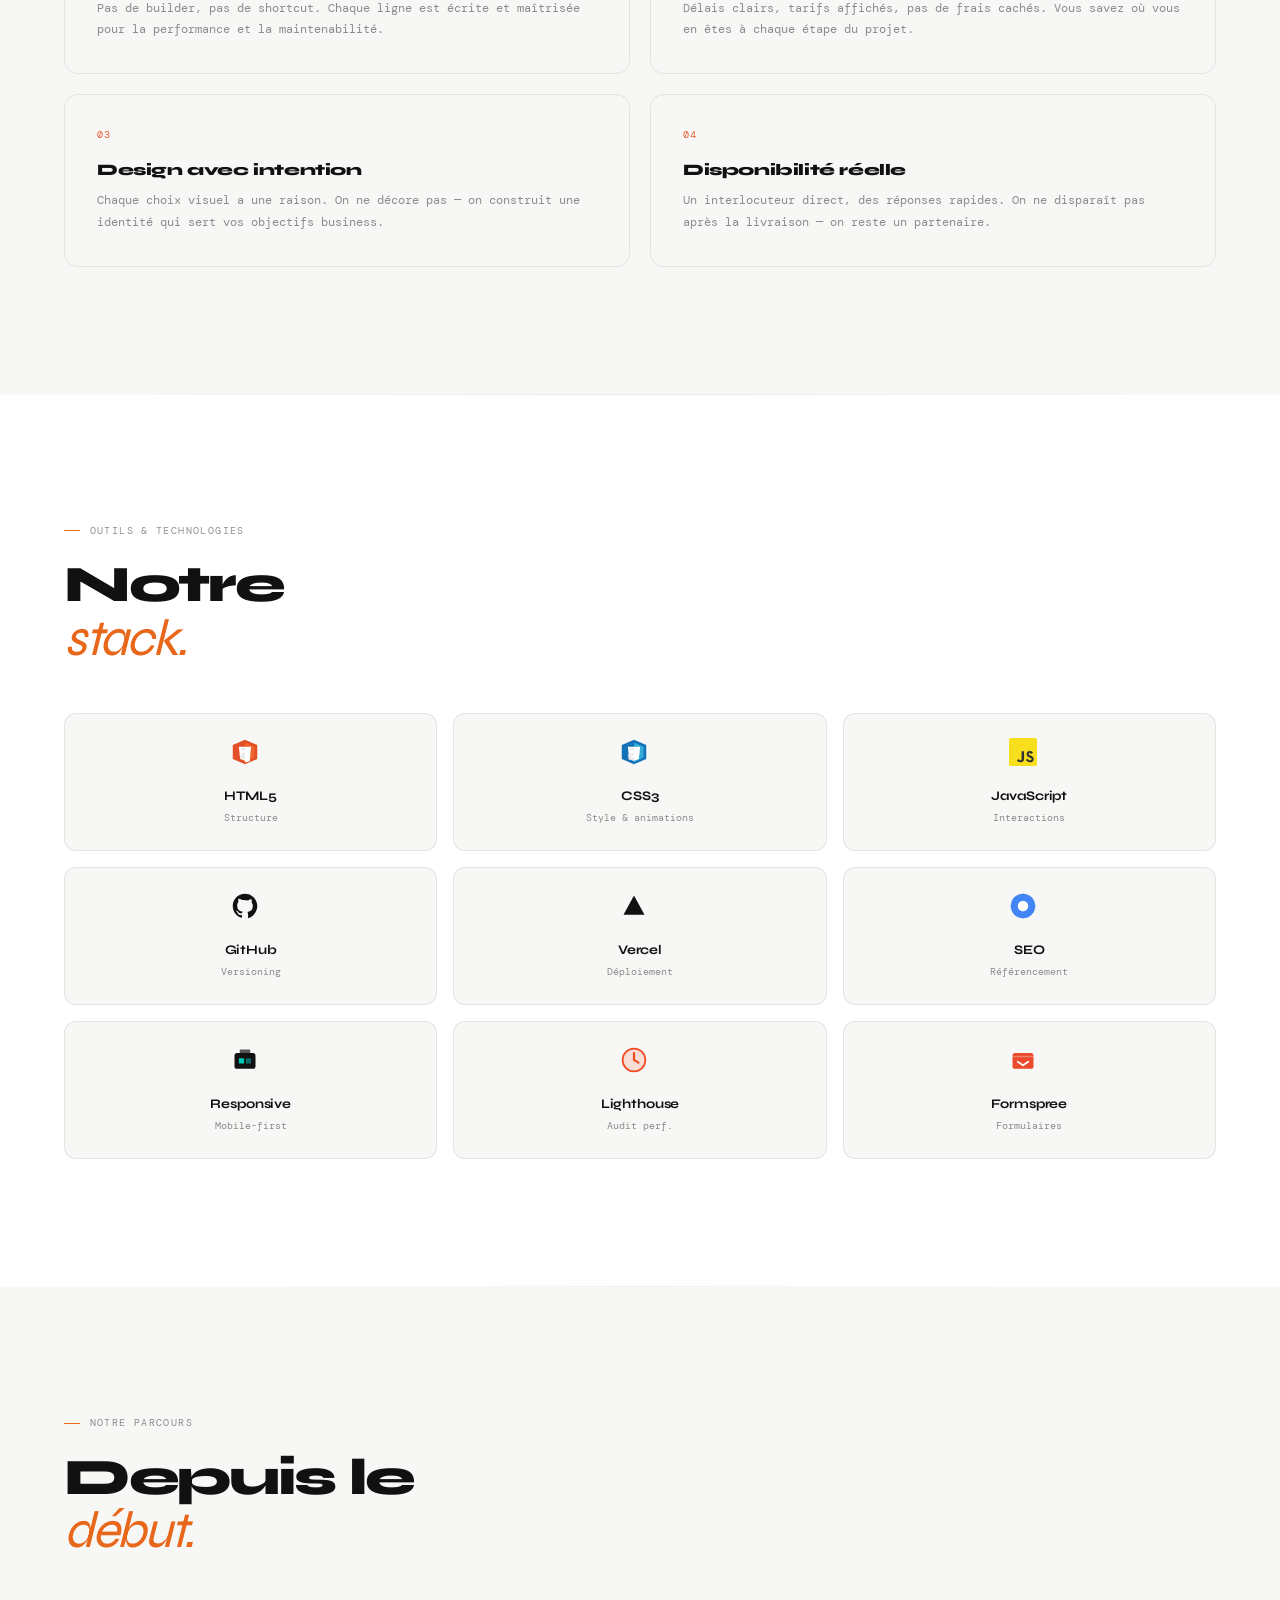
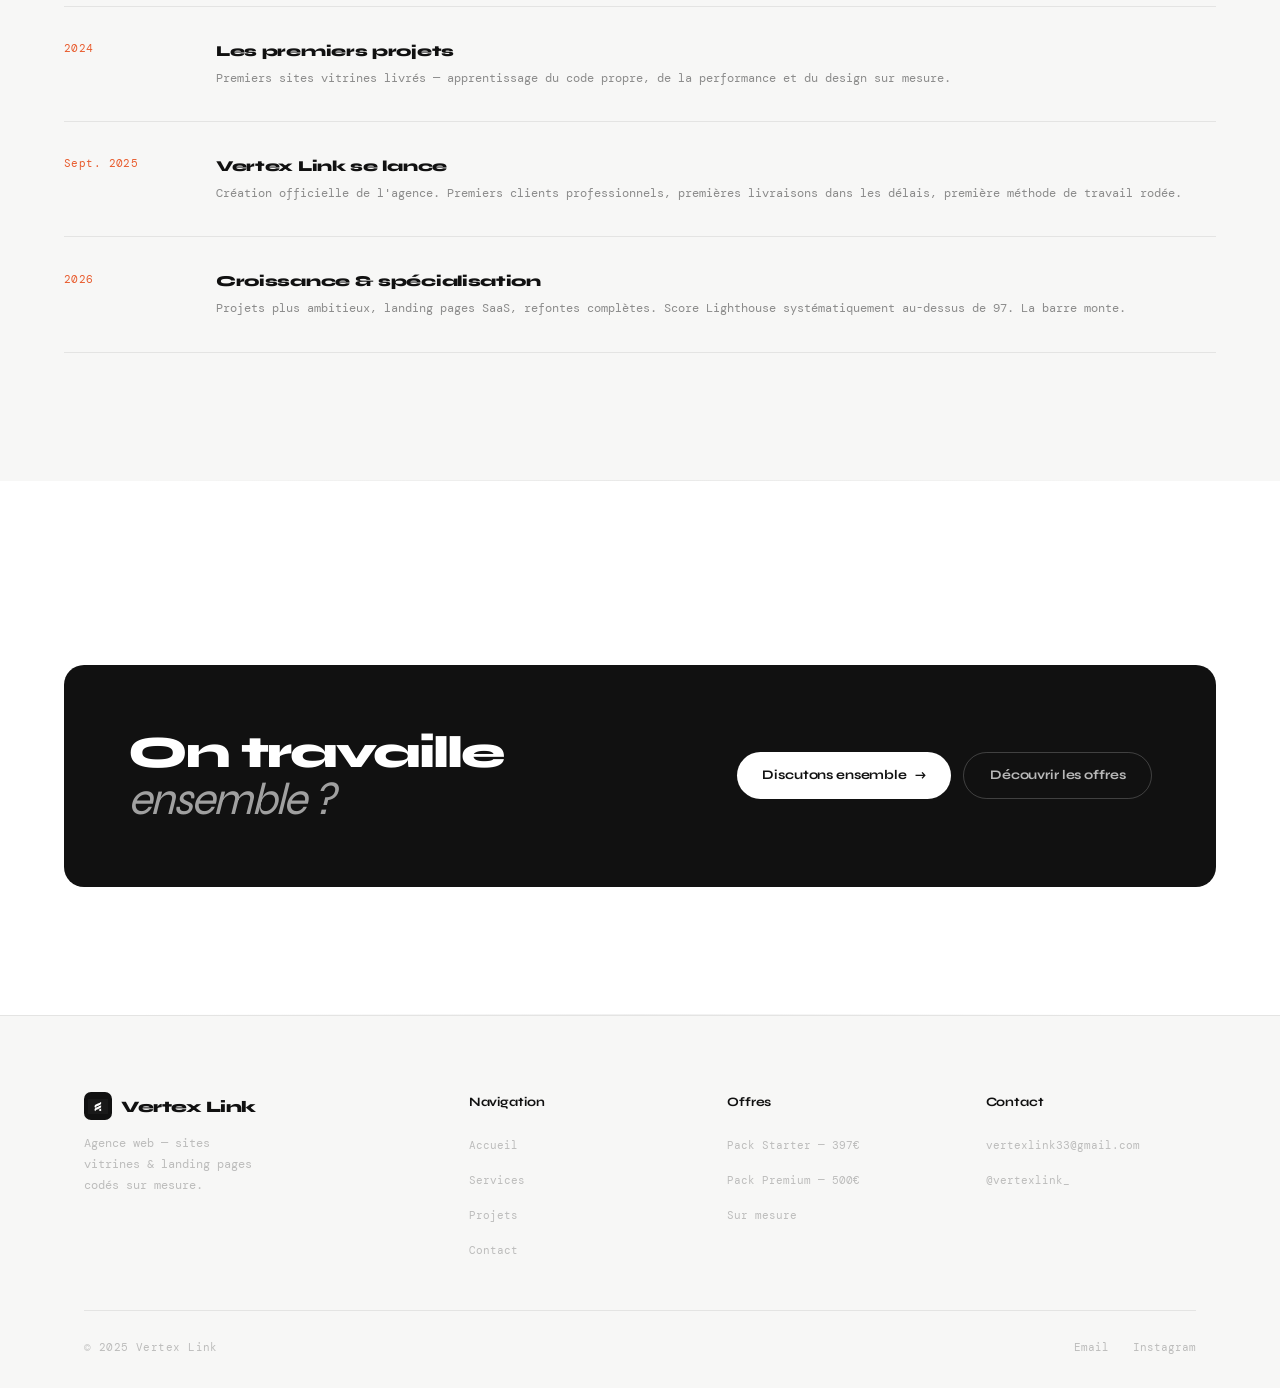
==== commit 89c89b15: "Add files via upload" ====
--- a/a-propos.html
+++ b/a-propos.html
@@ -71,6 +71,31 @@
 .tl-item:nth-child(3).on { transition-delay:.2s; }
 .tl-title { transition:transform .3s cubic-bezier(.16,1,.3,1); }
 .tl-item:hover .tl-title { transform:translateX(5px); }
+
+/* ── WHATSAPP BUTTON ── */
+#wa-btn {
+  position: fixed;
+  bottom: 2rem;
+  right: 2rem;
+  width: 52px;
+  height: 52px;
+  background: #25D366;
+  border-radius: 50%;
+  display: flex;
+  align-items: center;
+  justify-content: center;
+  box-shadow: 0 4px 20px rgba(37,211,102,.4);
+  z-index: 9999;
+  transition: transform .3s cubic-bezier(.16,1,.3,1), box-shadow .3s;
+  text-decoration: none;
+}
+#wa-btn:hover {
+  transform: scale(1.1) translateY(-2px);
+  box-shadow: 0 8px 28px rgba(37,211,102,.5);
+}
+@media(max-width:600px){
+  #wa-btn { bottom: 1.2rem; right: 1.2rem; width:46px; height:46px; }
+}
 </style>
 </head>
 <body>
@@ -237,5 +262,36 @@
   });
 })();
 </script>
+
+<!-- WhatsApp flottant -->
+<a href="https://wa.me/33781971786" target="_blank" id="wa-btn" aria-label="WhatsApp">
+  <svg width="22" height="22" viewBox="0 0 24 24" fill="white">
+    <path d="M17.472 14.382c-.297-.149-1.758-.867-2.03-.967-.273-.099-.471-.148-.67.15-.197.297-.767.966-.94 1.164-.173.199-.347.223-.644.075-.297-.15-1.255-.463-2.39-1.475-.883-.788-1.48-1.761-1.653-2.059-.173-.297-.018-.458.13-.606.134-.133.298-.347.446-.52.149-.174.198-.298.298-.497.099-.198.05-.371-.025-.52-.075-.149-.669-1.612-.916-2.207-.242-.579-.487-.5-.669-.51-.173-.008-.371-.01-.57-.01-.198 0-.52.074-.792.372-.272.297-1.04 1.016-1.04 2.479 0 1.462 1.065 2.875 1.213 3.074.149.198 2.096 3.2 5.077 4.487.709.306 1.262.489 1.694.625.712.227 1.36.195 1.871.118.571-.085 1.758-.719 2.006-1.413.248-.694.248-1.289.173-1.413-.074-.124-.272-.198-.57-.347z"/>
+    <path d="M12 0C5.373 0 0 5.373 0 12c0 2.135.562 4.14 1.541 5.876L.057 23.886a.5.5 0 00.611.612l6.089-1.459A11.945 11.945 0 0012 24c6.627 0 12-5.373 12-12S18.627 0 12 0zm0 21.9a9.866 9.866 0 01-5.031-1.378l-.361-.214-3.741.897.934-3.658-.235-.375A9.867 9.867 0 012.1 12C2.1 6.533 6.533 2.1 12 2.1c5.467 0 9.9 4.433 9.9 9.9 0 5.467-4.433 9.9-9.9 9.9z"/>
+  </svg>
+</a>
+
+<style>
+#wa-btn {
+  position: fixed;
+  bottom: 2rem;
+  right: 2rem;
+  width: 52px;
+  height: 52px;
+  background: #25D366;
+  border-radius: 50%;
+  display: flex;
+  align-items: center;
+  justify-content: center;
+  z-index: 9999;
+  box-shadow: 0 4px 20px rgba(37,211,102,.35);
+  transition: transform .3s cubic-bezier(.16,1,.3,1), box-shadow .3s;
+  cursor: none !important;
+}
+#wa-btn:hover {
+  transform: scale(1.1) translateY(-2px);
+  box-shadow: 0 8px 28px rgba(37,211,102,.5);
+}
+</style>
 </body>
 </html>
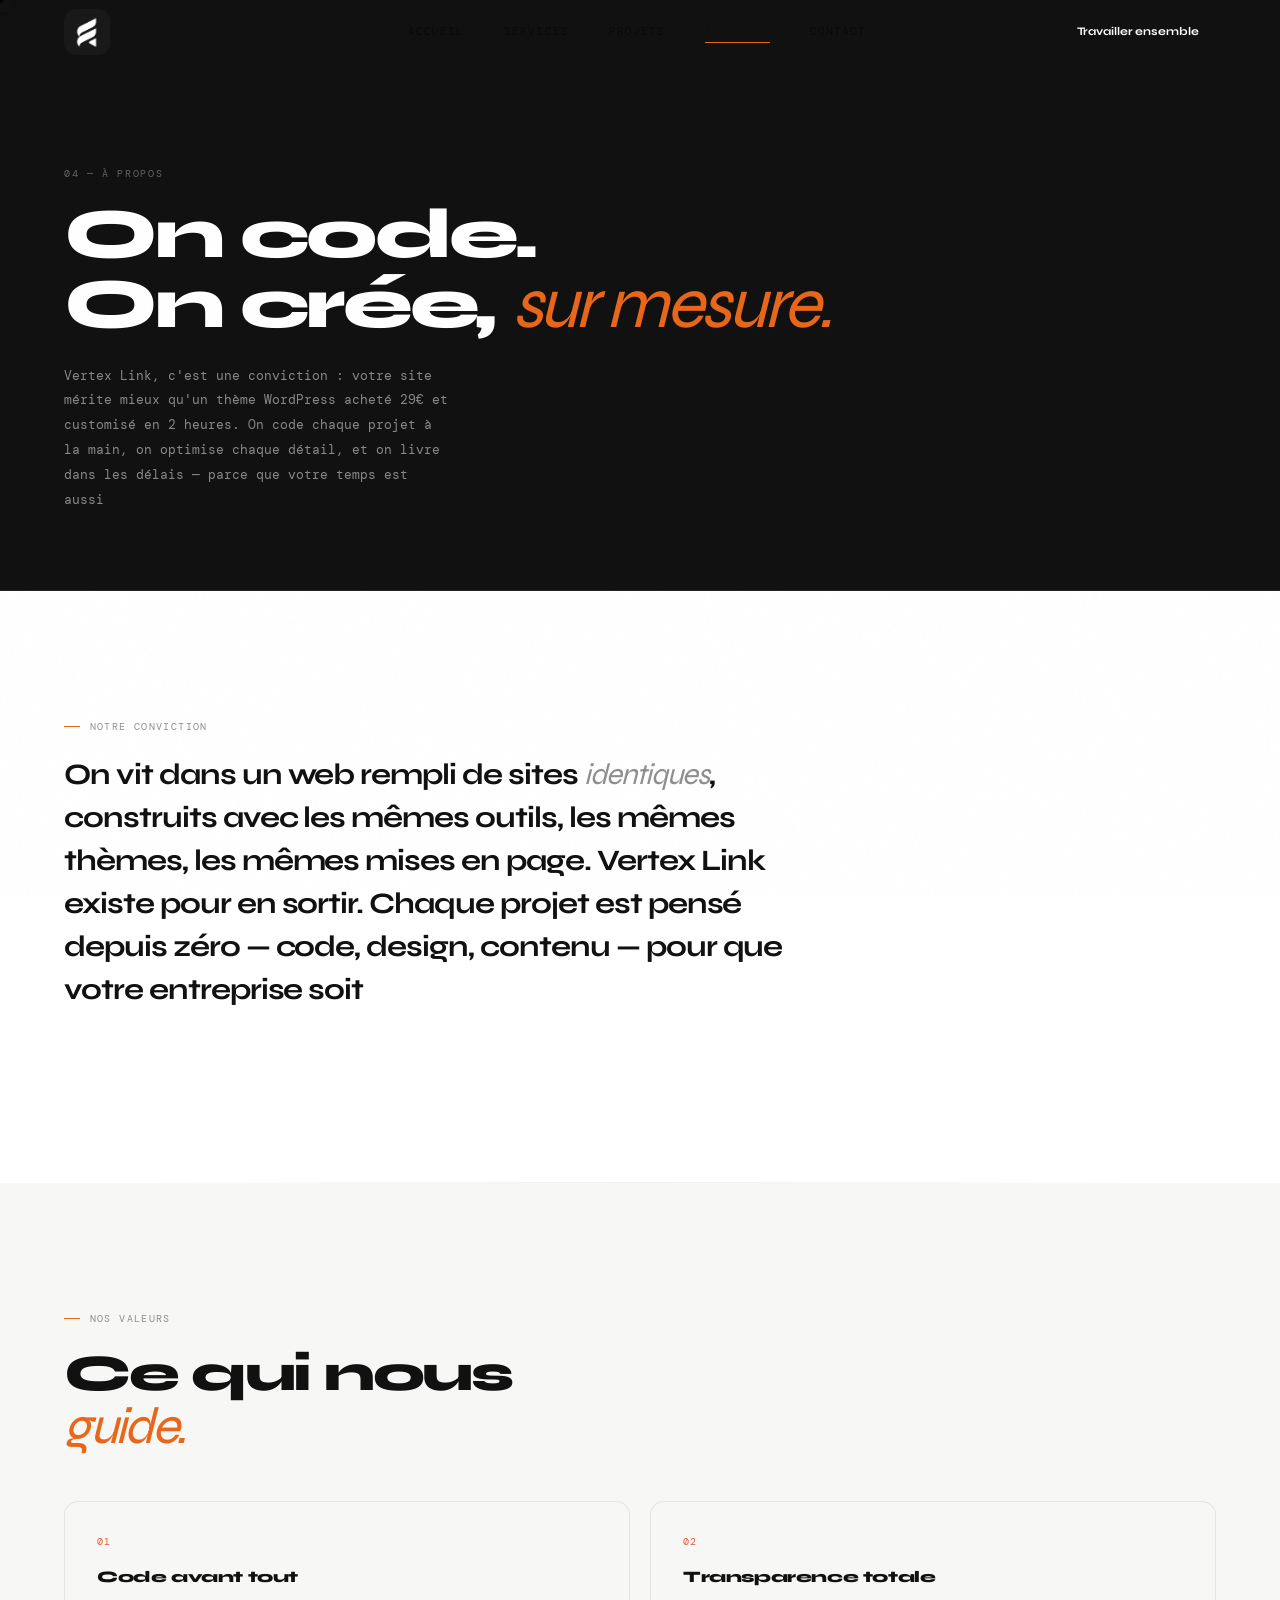
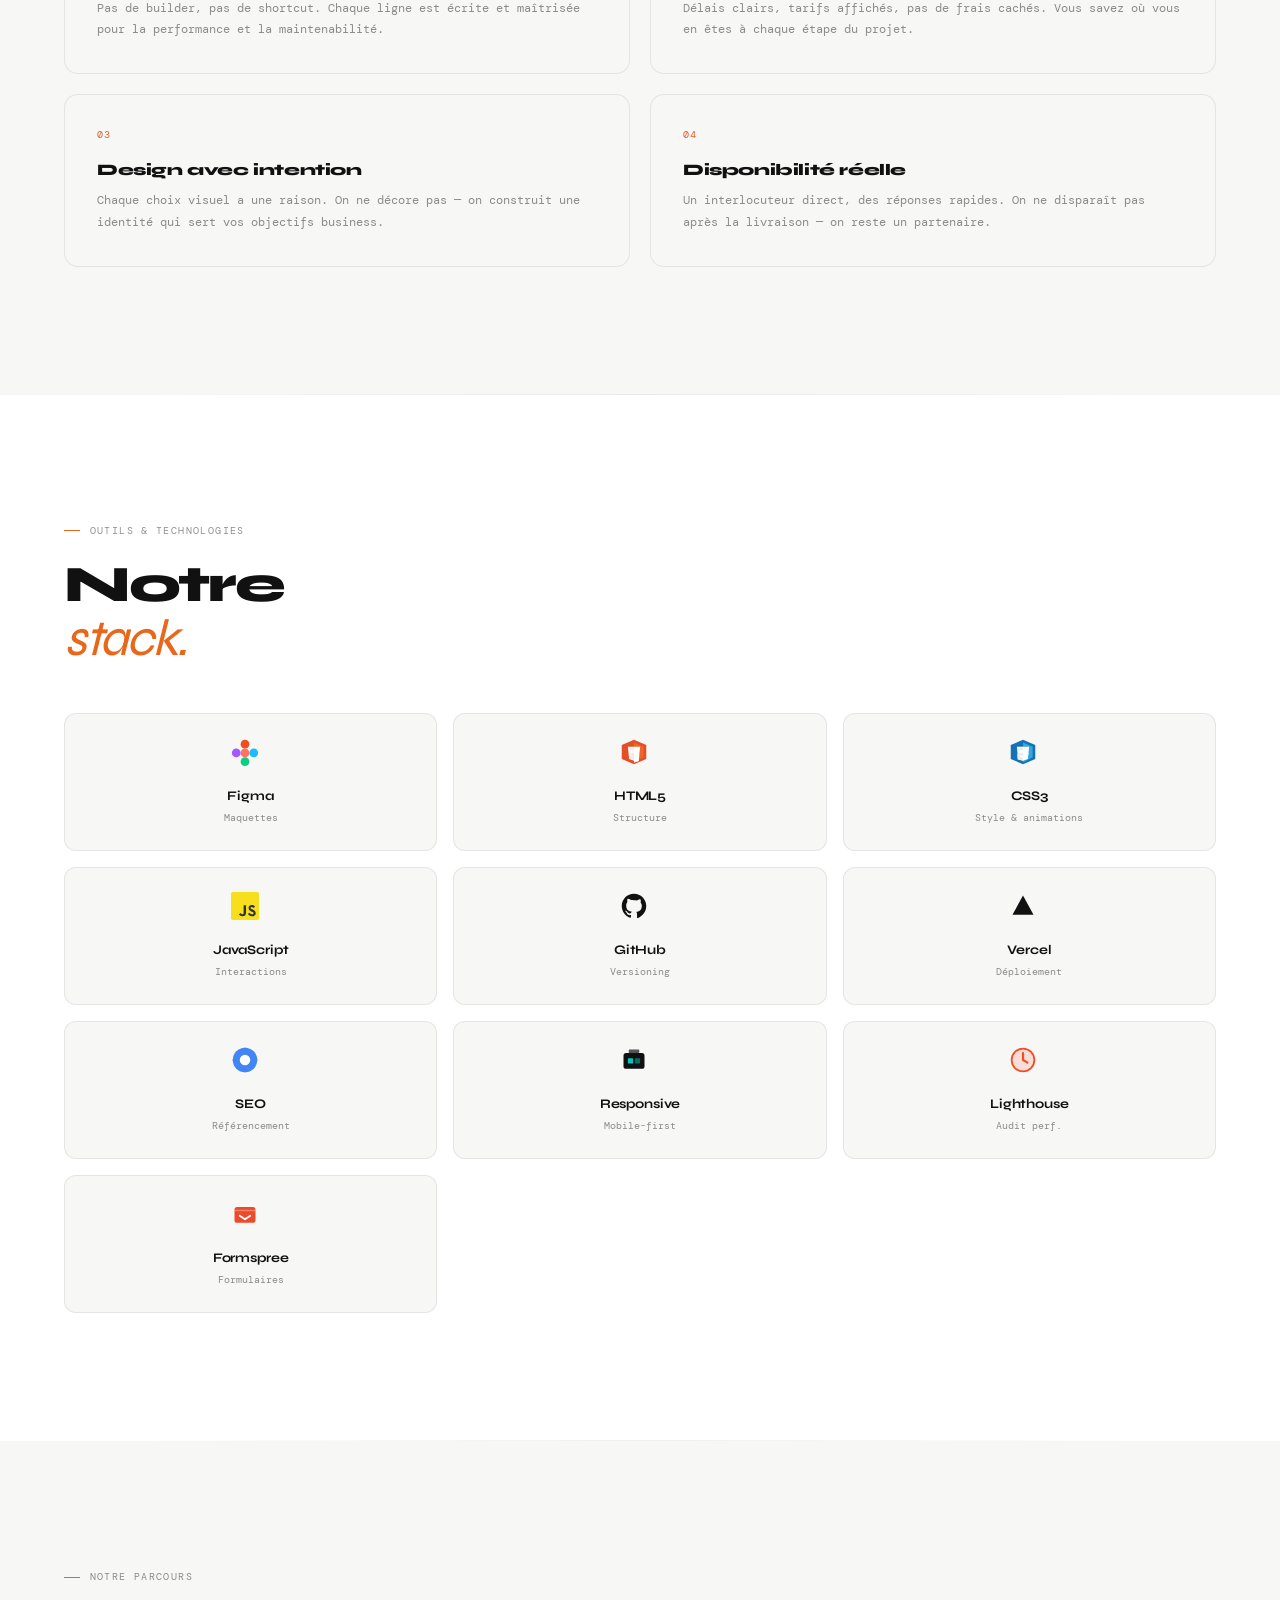
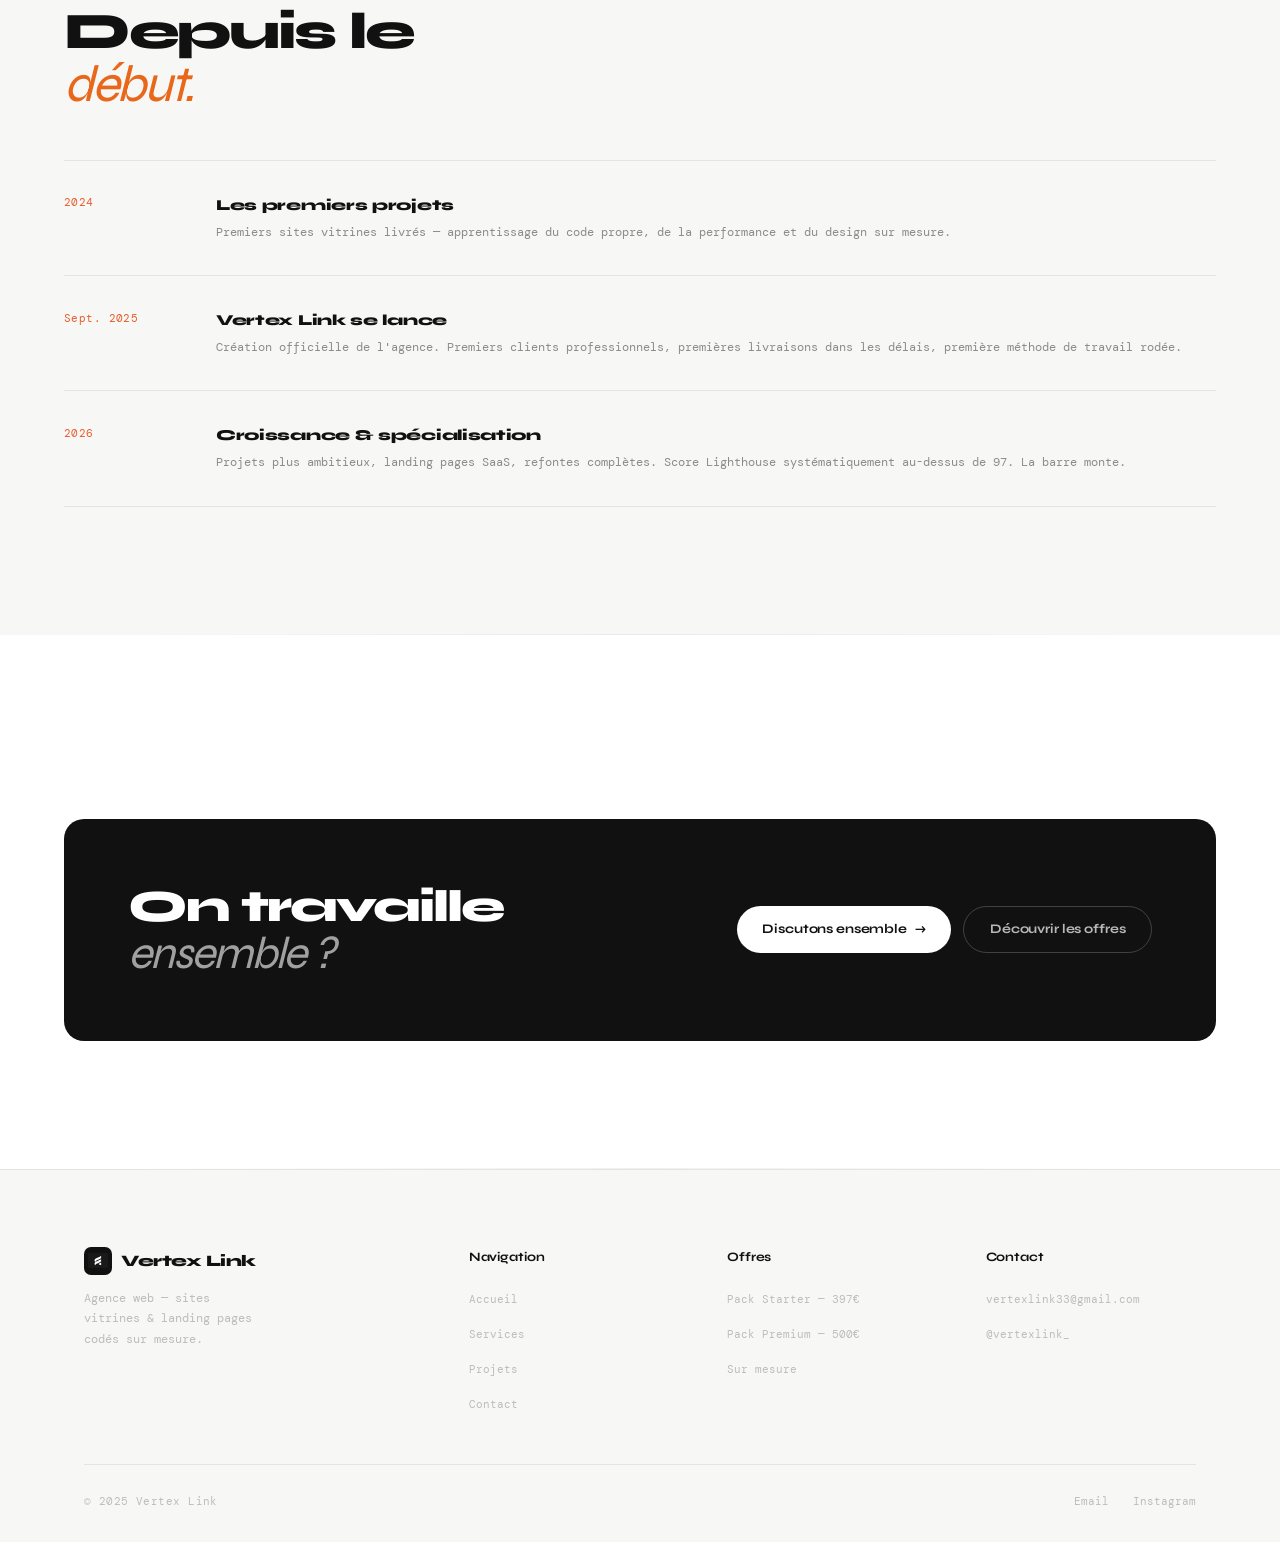
==== commit 54d8e91d: "Add files via upload" ====
--- a/a-propos.html
+++ b/a-propos.html
@@ -71,31 +71,6 @@
 .tl-item:nth-child(3).on { transition-delay:.2s; }
 .tl-title { transition:transform .3s cubic-bezier(.16,1,.3,1); }
 .tl-item:hover .tl-title { transform:translateX(5px); }
-
-/* ── WHATSAPP BUTTON ── */
-#wa-btn {
-  position: fixed;
-  bottom: 2rem;
-  right: 2rem;
-  width: 52px;
-  height: 52px;
-  background: #25D366;
-  border-radius: 50%;
-  display: flex;
-  align-items: center;
-  justify-content: center;
-  box-shadow: 0 4px 20px rgba(37,211,102,.4);
-  z-index: 9999;
-  transition: transform .3s cubic-bezier(.16,1,.3,1), box-shadow .3s;
-  text-decoration: none;
-}
-#wa-btn:hover {
-  transform: scale(1.1) translateY(-2px);
-  box-shadow: 0 8px 28px rgba(37,211,102,.5);
-}
-@media(max-width:600px){
-  #wa-btn { bottom: 1.2rem; right: 1.2rem; width:46px; height:46px; }
-}
 </style>
 </head>
 <body>
@@ -124,7 +99,7 @@
   <div class="page-hero__inner">
     <span class="page-hero__num" style="color:rgba(255,255,255,.35);">04 — À propos</span>
     <h1 class="page-hero__h1" style="color:#fff;">
-          <span class="split-wrap"><span class="split-line">On code.</span></span><span class="split-wrap"><span class="split-line">On ne <em>templaye pas.</em></span></span>
+          <span class="split-wrap"><span class="split-line">On code.</span></span><span class="split-wrap"><span class="split-line">On crée, <em>sur mesure.</em></span></span>
         </h1>
     <p class="page-hero__p" data-words style="color:rgba(255,255,255,.5);">Vertex Link, c'est une conviction : votre site mérite mieux qu'un thème WordPress acheté 29€ et customisé en 2 heures. On code chaque projet à la main, on optimise chaque détail, et on livre dans les délais — parce que votre temps est aussi précieux que le nôtre.</p>
   </div>
@@ -160,6 +135,10 @@
     <p class="eyebrow">Outils &amp; technologies</p>
     <h2 class="h2">Notre<br><em>stack.</em></h2>
     <div class="stack-grid">
+      <div class="stack-item">
+        <div class="stack-icon"><svg viewBox="0 0 32 32" fill="none"><rect x="11" y="2" width="10" height="10" rx="5" fill="#F24E1E"/><rect x="11" y="12" width="10" height="10" rx="5" fill="#FF7262"/><rect x="11" y="22" width="10" height="10" rx="5" fill="#0ACF83"/><rect x="1" y="12" width="10" height="10" rx="5" fill="#A259FF"/><circle cx="26" cy="17" r="5" fill="#1ABCFE"/></svg></div>
+        <div class="stack-name">Figma</div><div class="stack-role">Maquettes</div>
+      </div>
       <div class="stack-item">
         <div class="stack-icon"><svg viewBox="0 0 32 32" fill="none"><polygon points="16,2 30,8 30,24 16,30 2,24 2,8" fill="#E34F26"/><polygon points="16,5 27,10 27,22 16,28" fill="#EF652A"/><path d="M9 10l1.5 14L16 26l5.5-2 1.5-14z" fill="#fff"/><path d="M16 11h-4.5l.3 3H16v3h-4l.3 3.5L16 22v3l-5.5-1.5L10 19h3l.2 2 2.8.8V11z" fill="#EBEBEB"/><path d="M16 11v3h4.2l-.3 3H16v3h3.7l-.5 3.5L16 25v3l5.5-1.5L22 19h-3l.2-2L16 11z" fill="#fff"/></svg></div>
         <div class="stack-name">HTML5</div><div class="stack-role">Structure</div>
@@ -262,36 +241,5 @@
   });
 })();
 </script>
-
-<!-- WhatsApp flottant -->
-<a href="https://wa.me/33781971786" target="_blank" id="wa-btn" aria-label="WhatsApp">
-  <svg width="22" height="22" viewBox="0 0 24 24" fill="white">
-    <path d="M17.472 14.382c-.297-.149-1.758-.867-2.03-.967-.273-.099-.471-.148-.67.15-.197.297-.767.966-.94 1.164-.173.199-.347.223-.644.075-.297-.15-1.255-.463-2.39-1.475-.883-.788-1.48-1.761-1.653-2.059-.173-.297-.018-.458.13-.606.134-.133.298-.347.446-.52.149-.174.198-.298.298-.497.099-.198.05-.371-.025-.52-.075-.149-.669-1.612-.916-2.207-.242-.579-.487-.5-.669-.51-.173-.008-.371-.01-.57-.01-.198 0-.52.074-.792.372-.272.297-1.04 1.016-1.04 2.479 0 1.462 1.065 2.875 1.213 3.074.149.198 2.096 3.2 5.077 4.487.709.306 1.262.489 1.694.625.712.227 1.36.195 1.871.118.571-.085 1.758-.719 2.006-1.413.248-.694.248-1.289.173-1.413-.074-.124-.272-.198-.57-.347z"/>
-    <path d="M12 0C5.373 0 0 5.373 0 12c0 2.135.562 4.14 1.541 5.876L.057 23.886a.5.5 0 00.611.612l6.089-1.459A11.945 11.945 0 0012 24c6.627 0 12-5.373 12-12S18.627 0 12 0zm0 21.9a9.866 9.866 0 01-5.031-1.378l-.361-.214-3.741.897.934-3.658-.235-.375A9.867 9.867 0 012.1 12C2.1 6.533 6.533 2.1 12 2.1c5.467 0 9.9 4.433 9.9 9.9 0 5.467-4.433 9.9-9.9 9.9z"/>
-  </svg>
-</a>
-
-<style>
-#wa-btn {
-  position: fixed;
-  bottom: 2rem;
-  right: 2rem;
-  width: 52px;
-  height: 52px;
-  background: #25D366;
-  border-radius: 50%;
-  display: flex;
-  align-items: center;
-  justify-content: center;
-  z-index: 9999;
-  box-shadow: 0 4px 20px rgba(37,211,102,.35);
-  transition: transform .3s cubic-bezier(.16,1,.3,1), box-shadow .3s;
-  cursor: none !important;
-}
-#wa-btn:hover {
-  transform: scale(1.1) translateY(-2px);
-  box-shadow: 0 8px 28px rgba(37,211,102,.5);
-}
-</style>
 </body>
 </html>
